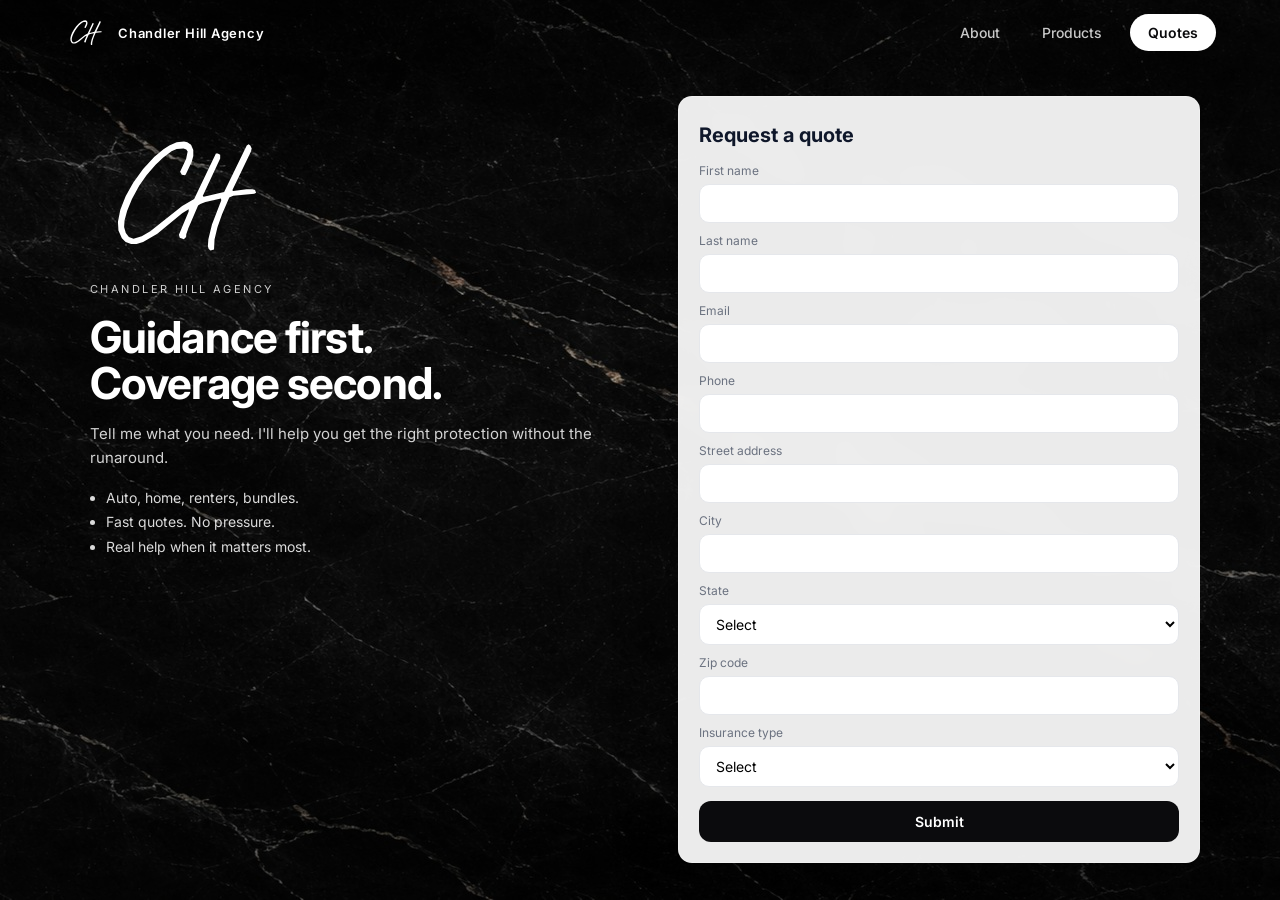
==== index.html @ 81c67272 "Add multi-section site with About, Products, and preserved quote funnel. Introduces sticky navigatio" ====
<!DOCTYPE html>
<html lang="en">
<head>
<meta charset="UTF-8">
<meta name="viewport" content="width=device-width, initial-scale=1.0">
<meta name="description" content="Chandler Hill Agency — personalized insurance guidance for auto, home, life, and specialty coverage. Get a fast quote with no pressure.">
<title>Chandler Hill Agency</title>

<link rel="preconnect" href="https://fonts.googleapis.com">
<link rel="preconnect" href="https://fonts.gstatic.com" crossorigin>
<link href="https://fonts.googleapis.com/css2?family=Inter:wght@400;500;600;700&display=swap" rel="stylesheet">
<link rel="stylesheet" href="style.css">

<link rel="icon" type="image/svg+xml" href="assets/ch-logo.svg">
<link rel="icon" type="image/png" sizes="32x32" href="assets/favicon-32.png">
<link rel="icon" type="image/png" sizes="16x16" href="assets/favicon-16.png">
<link rel="apple-touch-icon" sizes="180x180" href="assets/apple-touch-icon.png">
<link rel="mask-icon" href="assets/ch-logo.svg" color="#000000">

<meta property="og:title" content="Chandler Hill Agency">
<meta property="og:description" content="Guidance first. Coverage second.">
<meta property="og:type" content="website">
<meta property="og:url" content="https://chandlerhillagency.com/">
<meta property="og:image" content="assets/ch-og.png">
<meta property="og:image:width" content="1200">
<meta property="og:image:height" content="630">
<meta name="twitter:card" content="summary_large_image">
</head>

<body>
  <header class="site-header" id="siteHeader">
    <div class="header-inner">
      <a class="header-brand" href="#" aria-label="Chandler Hill Agency home">
        <img class="header-logo" src="assets/ch-logo.svg" alt="">
        <span class="header-brand-text">Chandler Hill Agency</span>
      </a>

      <nav class="header-nav" aria-label="Primary">
        <button type="button" class="nav-link" data-section="about">About</button>
        <button type="button" class="nav-link" data-section="products">Products</button>
        <button type="button" class="nav-link nav-link-cta is-active" data-section="quotes">Quotes</button>
      </nav>

      <button type="button" class="mobile-toggle" id="mobileToggle" aria-label="Open menu" aria-expanded="false" aria-controls="mobileNav">
        <span></span><span></span><span></span>
      </button>
    </div>

    <nav class="mobile-nav" id="mobileNav" aria-label="Mobile">
      <button type="button" class="nav-link" data-section="about">About</button>
      <button type="button" class="nav-link" data-section="products">Products</button>
      <button type="button" class="nav-link nav-link-cta is-active" data-section="quotes">Get a Quote</button>
    </nav>
  </header>

  <a href="#quotes" class="floating-cta" id="floatingCta">Get a Quote</a>

  <main class="site-main">
    <!-- ========== ABOUT ========== -->
    <section id="about" class="section-panel" data-panel="about" aria-hidden="true" aria-label="About Chandler Hill Agency">
      <div class="section-inner">
        <div class="section-hero reveal">
          <p class="eyebrow">About Us</p>
          <h1 class="section-title">Insurance Built Around People</h1>
        </div>

        <div class="about-intro reveal">
          <div class="about-photo-wrap">
            <img class="about-photo" src="assets/chandler-hill.png" alt="Chandler Hill, founder of Chandler Hill Agency" width="400" height="400">
          </div>
          <div class="about-intro-text">
            <p class="about-name">Chandler Hill</p>
            <p class="about-role">Licensed Producer</p>
            <p class="about-intro-lead">Personal guidance for auto, home, life, and specialty coverage—without the runaround.</p>
          </div>
        </div>

        <div class="about-grid">
          <div class="glass-panel about-copy reveal">
            <p>At Chandler Hill Agency, insurance is built around real people, not generic policies. We focus on helping individuals, families, and business owners protect what matters most with straightforward guidance, responsive service, and coverage tailored to real-life situations.</p>
            <p>We understand that insurance can feel complicated and impersonal. Our goal is to simplify the process, explain your options clearly, and help you make confident decisions without pressure or confusion. Whether you're insuring your first vehicle, protecting a home, adding specialty coverage, or planning long-term financial security through life insurance, we're here to help every step of the way.</p>
            <p>The agency is built on relationships, trust, and accessibility. We believe clients deserve an advisor who actually answers the phone, explains the details, and advocates for them when it matters most.</p>
          </div>

          <div class="about-cards">
            <article class="value-card reveal">
              <div class="value-icon" aria-hidden="true">
                <svg viewBox="0 0 24 24" fill="none" stroke="currentColor" stroke-width="1.5"><path d="M12 21s-7-4.5-7-10a4 4 0 0 1 7-2 4 4 0 0 1 7 2c0 5.5-7 10-7 10z"/></svg>
              </div>
              <h3>People First</h3>
              <p>Coverage recommendations shaped around your life, family, and goals—not one-size-fits-all templates.</p>
            </article>
            <article class="value-card reveal">
              <div class="value-icon" aria-hidden="true">
                <svg viewBox="0 0 24 24" fill="none" stroke="currentColor" stroke-width="1.5"><path d="M4 6h16M4 12h10M4 18h16"/></svg>
              </div>
              <h3>Clear Guidance</h3>
              <p>Plain-language explanations so you understand your options and can decide with confidence.</p>
            </article>
            <article class="value-card reveal">
              <div class="value-icon" aria-hidden="true">
                <svg viewBox="0 0 24 24" fill="none" stroke="currentColor" stroke-width="1.5"><path d="M22 16.92v3a2 2 0 0 1-2.18 2 19.79 19.79 0 0 1-8.63-3.07 19.5 19.5 0 0 1-6-6 19.79 19.79 0 0 1-3.07-8.67A2 2 0 0 1 4.11 2h3a2 2 0 0 1 2 1.72c.127.96.361 1.903.7 2.81a2 2 0 0 1-.45 2.11L8.09 9.91a16 16 0 0 0 6 6l1.27-1.27a2 2 0 0 1 2.11-.45c.907.339 1.85.573 2.81.7A2 2 0 0 1 22 16.92z"/></svg>
              </div>
              <h3>Responsive Service</h3>
              <p>Real support when it matters—quotes, changes, claims guidance, and advocacy you can reach.</p>
            </article>
          </div>
        </div>

        <div class="section-cta-row reveal">
          <p>Ready to explore coverage tailored to you?</p>
          <button type="button" class="btn-primary" data-goto-quotes>Request a Quote</button>
        </div>
      </div>
    </section>

    <!-- ========== PRODUCTS ========== -->
    <section id="products" class="section-panel" data-panel="products" aria-hidden="true" aria-label="Insurance products">
      <div class="section-inner">
        <div class="section-hero reveal">
          <p class="eyebrow">Products &amp; Services</p>
          <h2 class="section-title">Coverage for Every Chapter of Life</h2>
          <p class="section-lead">Personal, specialty, and life insurance solutions—with expert guidance on every policy.</p>
        </div>

        <div class="product-category reveal">
          <h3 class="category-title">Personal Insurance</h3>
          <div class="product-grid">
            <article class="product-card">
              <div class="product-icon" aria-hidden="true"><svg viewBox="0 0 24 24" fill="none" stroke="currentColor" stroke-width="1.5"><path d="M5 17h14l-1-7H6l-1 7zM7 10l1.5-4h7L17 10"/><circle cx="7.5" cy="17.5" r="1.5"/><circle cx="16.5" cy="17.5" r="1.5"/></svg></div>
              <h4>Auto Insurance</h4>
              <p>Reliable protection for your vehicles with options that fit how you drive and what you own.</p>
            </article>
            <article class="product-card">
              <div class="product-icon" aria-hidden="true"><svg viewBox="0 0 24 24" fill="none" stroke="currentColor" stroke-width="1.5"><path d="M3 11l9-8 9 8v9a2 2 0 0 1-2 2H5a2 2 0 0 1-2-2z"/><path d="M9 22V12h6v10"/></svg></div>
              <h4>Homeowners Insurance</h4>
              <p>Safeguard your home, belongings, and liability with coverage tailored to your property.</p>
            </article>
            <article class="product-card">
              <div class="product-icon" aria-hidden="true"><svg viewBox="0 0 24 24" fill="none" stroke="currentColor" stroke-width="1.5"><rect x="4" y="4" width="16" height="16" rx="2"/><path d="M9 20v-6h6v6"/></svg></div>
              <h4>Renters Insurance</h4>
              <p>Affordable protection for personal property and liability while you rent.</p>
            </article>
            <article class="product-card">
              <div class="product-icon" aria-hidden="true"><svg viewBox="0 0 24 24" fill="none" stroke="currentColor" stroke-width="1.5"><path d="M12 3v18M3 12h18"/><circle cx="12" cy="12" r="9"/></svg></div>
              <h4>Umbrella Insurance</h4>
              <p>Extra liability limits that extend protection beyond your primary policies.</p>
            </article>
            <article class="product-card">
              <div class="product-icon" aria-hidden="true"><svg viewBox="0 0 24 24" fill="none" stroke="currentColor" stroke-width="1.5"><circle cx="6" cy="17" r="2"/><circle cx="18" cy="17" r="2"/><path d="M4 17h2l2-8h8l2 8h2"/></svg></div>
              <h4>Motorcycle Insurance</h4>
              <p>Coverage built for riders—on the road, in storage, and everywhere in between.</p>
            </article>
            <article class="product-card">
              <div class="product-icon" aria-hidden="true"><svg viewBox="0 0 24 24" fill="none" stroke="currentColor" stroke-width="1.5"><rect x="2" y="8" width="20" height="10" rx="2"/><path d="M6 8V6a2 2 0 0 1 2-2h8a2 2 0 0 1 2 2v2"/></svg></div>
              <h4>RV &amp; Trailer Insurance</h4>
              <p>Protection for recreational vehicles and trailers at home and on the open road.</p>
            </article>
            <article class="product-card">
              <div class="product-icon" aria-hidden="true"><svg viewBox="0 0 24 24" fill="none" stroke="currentColor" stroke-width="1.5"><path d="M4 16l4-8h8l4 8"/><path d="M6 16h12"/></svg></div>
              <h4>ORV Insurance</h4>
              <p>Off-road vehicle coverage for ATVs, UTVs, and the adventures you take them on.</p>
            </article>
            <article class="product-card">
              <div class="product-icon" aria-hidden="true"><svg viewBox="0 0 24 24" fill="none" stroke="currentColor" stroke-width="1.5"><circle cx="8" cy="16" r="2"/><circle cx="16" cy="16" r="2"/><path d="M6 16h12l-1-6H7l-1 6z"/></svg></div>
              <h4>Golf Cart Insurance</h4>
              <p>Liability and physical damage options for golf carts and low-speed vehicles.</p>
            </article>
            <article class="product-card">
              <div class="product-icon" aria-hidden="true"><svg viewBox="0 0 24 24" fill="none" stroke="currentColor" stroke-width="1.5"><path d="M3 18h18M6 14l3-8h6l3 8"/><path d="M8 18v2M16 18v2"/></svg></div>
              <h4>Boat &amp; Watercraft Insurance</h4>
              <p>On-water and off-water protection for boats, personal watercraft, and equipment.</p>
            </article>
            <article class="product-card">
              <div class="product-icon" aria-hidden="true"><svg viewBox="0 0 24 24" fill="none" stroke="currentColor" stroke-width="1.5"><path d="M12 3c4 4 4 14 0 18-4-4-4-14 0-18z"/><path d="M4 12h16"/></svg></div>
              <h4>Flood Insurance</h4>
              <p>Separate flood coverage to protect property where standard homeowners policies may not.</p>
            </article>
            <article class="product-card product-card-link product-card-more" data-goto-quotes>
              <div class="product-icon" aria-hidden="true"><svg viewBox="0 0 24 24" fill="none" stroke="currentColor" stroke-width="1.5"><circle cx="12" cy="12" r="9"/><path d="M12 8v8M8 12h8"/></svg></div>
              <h4>&amp; More</h4>
              <p>Commercial, bonds, and additional coverage—tell us what you need and we'll find the right fit.</p>
            </article>
          </div>
        </div>

        <div class="product-category reveal">
          <h3 class="category-title">Specialty Coverage</h3>
          <div class="product-grid product-grid-compact">
            <article class="product-card">
              <div class="product-icon" aria-hidden="true"><svg viewBox="0 0 24 24" fill="none" stroke="currentColor" stroke-width="1.5"><path d="M12 2l3 7h7l-5.5 4 2 7L12 16l-6.5 4 2-7L2 9h7z"/></svg></div>
              <h4>Jewelry</h4>
              <p>Scheduled coverage for fine jewelry beyond standard personal property limits.</p>
            </article>
            <article class="product-card">
              <div class="product-icon" aria-hidden="true"><svg viewBox="0 0 24 24" fill="none" stroke="currentColor" stroke-width="1.5"><path d="M6 3h12l2 7-8 11L4 10l2-7z"/></svg></div>
              <h4>Furs</h4>
              <p>Specialized protection for fur garments and collections with proper valuation.</p>
            </article>
            <article class="product-card">
              <div class="product-icon" aria-hidden="true"><svg viewBox="0 0 24 24" fill="none" stroke="currentColor" stroke-width="1.5"><circle cx="12" cy="12" r="9"/><path d="M8 12h8M12 8v8"/></svg></div>
              <h4>Coins &amp; Collectibles</h4>
              <p>Coverage for rare coins, stamps, and collectible items with agreed values.</p>
            </article>
            <article class="product-card">
              <div class="product-icon" aria-hidden="true"><svg viewBox="0 0 24 24" fill="none" stroke="currentColor" stroke-width="1.5"><circle cx="12" cy="5" r="2"/><path d="M12 7v4l4 8H8l4-8V7"/></svg></div>
              <h4>Sporting Goods</h4>
              <p>Protection for high-value sports equipment, gear, and recreational assets.</p>
            </article>
            <article class="product-card">
              <div class="product-icon" aria-hidden="true"><svg viewBox="0 0 24 24" fill="none" stroke="currentColor" stroke-width="1.5"><rect x="3" y="8" width="18" height="12" rx="2"/><path d="M7 8V6a2 2 0 0 1 2-2h6a2 2 0 0 1 2 2v2"/></svg></div>
              <h4>Collector Items</h4>
              <p>Tailored schedules for antiques, memorabilia, and prized collections.</p>
            </article>
            <article class="product-card">
              <div class="product-icon" aria-hidden="true"><svg viewBox="0 0 24 24" fill="none" stroke="currentColor" stroke-width="1.5"><path d="M14.7 6.3a1 1 0 0 0 0 1.4l1.6 1.6a1 1 0 0 0 1.4 0l3.77-3.77a6 6 0 0 1-7.94 7.94l-6.91 6.91a2.12 2.12 0 0 1-3-3l6.91-6.91a6 6 0 0 1 7.94-7.94l-3.76 3.76z"/></svg></div>
              <h4>Tools</h4>
              <p>Coverage for professional or personal tools that exceed standard policy limits.</p>
            </article>
            <article class="product-card">
              <div class="product-icon" aria-hidden="true"><svg viewBox="0 0 24 24" fill="none" stroke="currentColor" stroke-width="1.5"><path d="M4 14h16M6 14V8a2 2 0 0 1 2-2h8a2 2 0 0 1 2 2v6"/><path d="M10 18h4"/></svg></div>
              <h4>Firearms</h4>
              <p>Scheduled firearm coverage with options for theft, loss, and liability needs.</p>
            </article>
            <article class="product-card">
              <div class="product-icon" aria-hidden="true"><svg viewBox="0 0 24 24" fill="none" stroke="currentColor" stroke-width="1.5"><path d="M14 2H6a2 2 0 0 0-2 2v16a2 2 0 0 0 2 2h12a2 2 0 0 0 2-2V8z"/><path d="M14 2v6h6M8 13h8M8 17h5"/></svg></div>
              <h4>SR-22 Filings</h4>
              <p>Certificate of financial responsibility filings when required by your state.</p>
            </article>
            <article class="product-card">
              <div class="product-icon" aria-hidden="true"><svg viewBox="0 0 24 24" fill="none" stroke="currentColor" stroke-width="1.5"><path d="M9 11l3 3L22 4"/><path d="M21 12v7a2 2 0 0 1-2 2H5a2 2 0 0 1-2-2V5a2 2 0 0 1 2-2h11"/></svg></div>
              <h4>Special Insurance Filings</h4>
              <p>Assistance with state-specific filings and compliance documentation you may need.</p>
            </article>
          </div>
        </div>

        <div class="product-category reveal" id="category-life">
          <h3 class="category-title">Life Insurance</h3>
          <div class="product-grid product-grid-compact">
            <article class="product-card">
              <div class="product-icon" aria-hidden="true"><svg viewBox="0 0 24 24" fill="none" stroke="currentColor" stroke-width="1.5"><path d="M12 3v18M3 12h18"/></svg></div>
              <h4>Term Life</h4>
              <p>Affordable coverage for a set period—ideal for mortgages, income, and growing families.</p>
            </article>
            <article class="product-card">
              <div class="product-icon" aria-hidden="true"><svg viewBox="0 0 24 24" fill="none" stroke="currentColor" stroke-width="1.5"><circle cx="12" cy="12" r="9"/><path d="M12 7v5l3 3"/></svg></div>
              <h4>Whole Life</h4>
              <p>Permanent protection with lifetime coverage and built-in cash value growth.</p>
            </article>
            <article class="product-card">
              <div class="product-icon" aria-hidden="true"><svg viewBox="0 0 24 24" fill="none" stroke="currentColor" stroke-width="1.5"><path d="M4 19h16M6 16l3-9 3 5 3-7 3 11"/></svg></div>
              <h4>Universal Life</h4>
              <p>Flexible permanent life insurance with adjustable premiums and death benefits.</p>
            </article>
            <article class="product-card">
              <div class="product-icon" aria-hidden="true"><svg viewBox="0 0 24 24" fill="none" stroke="currentColor" stroke-width="1.5"><path d="M12 21s-7-4.5-7-10a4 4 0 0 1 7-2 4 4 0 0 1 7 2c0 5.5-7 10-7 10z"/></svg></div>
              <h4>Final Expense</h4>
              <p>Simplified coverage designed to help families manage end-of-life expenses with dignity.</p>
            </article>
            <article class="product-card">
              <div class="product-icon" aria-hidden="true"><svg viewBox="0 0 24 24" fill="none" stroke="currentColor" stroke-width="1.5"><path d="M3 11l9-8 9 8v9a2 2 0 0 1-2 2H5a2 2 0 0 1-2-2z"/></svg></div>
              <h4>Mortgage Protection</h4>
              <p>Life coverage structured to help protect your home and loved ones from loan burden.</p>
            </article>
            <article class="product-card">
              <div class="product-icon" aria-hidden="true"><svg viewBox="0 0 24 24" fill="none" stroke="currentColor" stroke-width="1.5"><path d="M3 3v18h18"/><path d="M7 16l4-6 4 4 5-8"/></svg></div>
              <h4>Indexed Life Products</h4>
              <p>Growth-linked permanent life strategies for long-term protection and accumulation.</p>
            </article>
          </div>
        </div>

        <div class="premium-cta reveal">
          <h3>Protect What Matters Most</h3>
          <p>Get straightforward guidance and a fast quote—no pressure, no runaround.</p>
          <button type="button" class="btn-primary btn-primary-light" data-goto-quotes>Get a Quote</button>
        </div>
      </div>
    </section>

    <!-- ========== QUOTES (existing funnel) ========== -->
    <section id="quotes" class="section-panel section-quotes is-active" data-panel="quotes" aria-label="Request a quote">
      <div class="wrap">
        <div class="grid">
          <section class="left">
            <div class="brand">
              <img class="logo" src="assets/ch-logo.svg" alt="Chandler Hill">
              <div class="brandname">CHANDLER HILL AGENCY</div>
            </div>

            <h1>Guidance first.<br>Coverage second.</h1>

            <p class="sub">
              Tell me what you need. I'll help you get the right protection without the runaround.
            </p>

            <ul class="bullets">
              <li>Auto, home, renters, bundles.</li>
              <li>Fast quotes. No pressure.</li>
              <li>Real help when it matters most.</li>
            </ul>
          </section>

          <section class="right">
            <div id="formView">
              <h2>Request a quote</h2>

              <form id="leadForm">
                <label>First name</label>
                <input id="firstName" autocomplete="given-name" required>

                <label>Last name</label>
                <input id="lastName" autocomplete="family-name" required>

                <label>Email</label>
                <input id="email" type="email" autocomplete="email" required>

                <label>Phone</label>
                <input id="phone" autocomplete="tel" required>

                <label>Street address</label>
                <input id="street" autocomplete="street-address">

                <label>City</label>
                <input id="city" autocomplete="address-level2">

                <label>State</label>
                <select id="state">
                  <option value="">Select</option>
                  <option>AL</option><option>AK</option><option>AZ</option><option>AR</option><option>CA</option>
                  <option>CO</option><option>CT</option><option>DE</option><option>FL</option><option>GA</option>
                  <option>HI</option><option>ID</option><option>IL</option><option>IN</option><option>IA</option>
                  <option>KS</option><option>KY</option><option>LA</option><option>ME</option><option>MD</option>
                  <option>MA</option><option>MI</option><option>MN</option><option>MS</option><option>MO</option>
                  <option>MT</option><option>NE</option><option>NV</option><option>NH</option><option>NJ</option>
                  <option>NM</option><option>NY</option><option>NC</option><option>ND</option><option>OH</option>
                  <option>OK</option><option>OR</option><option>PA</option><option>RI</option><option>SC</option>
                  <option>SD</option><option>TN</option><option>TX</option><option>UT</option><option>VT</option>
                  <option>VA</option><option>WA</option><option>WV</option><option>WI</option><option>WY</option>
                </select>

                <label>Zip code</label>
                <input id="zip" autocomplete="postal-code">

                <label>Insurance type</label>
                <select id="type">
                  <option value="">Select</option>
                  <option value="Auto">Auto</option>
                  <option value="Home">Home</option>
                  <option value="Renters">Renters</option>
                  <option value="Bundle">Bundle</option>
                </select>

                <div id="carCountWrap" class="hidden">
                  <label>How many cars?</label>
                  <select id="carCount">
                    <option value="">Select</option>
                    <option>1</option><option>2</option><option>3</option><option>4</option><option>5+</option>
                  </select>
                </div>

                <button id="submitBtn" type="submit">Submit</button>
              </form>

              <div id="toast" class="toast hidden"></div>
            </div>

            <div id="thankYouView" class="hidden">
              <h2>Thank you<span id="tyName"></span>.</h2>
              <p class="sub">Got it. I'll review this and follow up shortly.</p>

              <button id="newRequestBtn" type="button">Submit another request</button>

              <div class="legal-block">
                <div class="legal-title">Privacy &amp; Data Protection</div>
                <div class="legal-text">
                  We collect only the information necessary to provide insurance quotes. Your data is never sold to third parties and is shared only with licensed insurance partners to fulfill your request. We use industry-standard safeguards to protect your information.
                </div>

                <div class="legal-title" style="margin-top:10px;">Terms of Service</div>
                <div class="legal-text">
                  By submitting this form, you agree to be contacted by phone, email, or text regarding insurance quotes and related services. Coverage availability and pricing are subject to carrier underwriting guidelines. Submitting this request does not bind coverage.
                </div>
              </div>
            </div>
          </section>
        </div>
      </div>
    </section>
  </main>

  <script src="main.js"></script>
  <script src="nav.js"></script>
</body>
</html>
---- style.css ----
:root{
  --card:#ffffff;
  --text:#0f172a;
  --muted:#6b7280;
  --border:#e5e7eb;
  --shadow: 0 20px 60px rgba(0,0,0,.35);
  --glass: rgba(255,255,255,.08);
  --glass-border: rgba(255,255,255,.18);
  --silver: #c8cdd4;
  --charcoal: #0b0b0d;
  --header-h: 72px;
}

*{box-sizing:border-box}
html{scroll-behavior:smooth}
html,body{min-height:100%}

body{
  margin:0;
  font-family:Inter,system-ui,-apple-system,Segoe UI,Roboto,Arial;
  color:var(--text);
  background:#000 url("assets/marble.jpg") center/cover no-repeat fixed;
  padding-top:var(--header-h);
}

body::before{
  content:"";
  position:fixed;
  inset:0;
  background:linear-gradient(180deg, rgba(0,0,0,.45) 0%, rgba(0,0,0,.25) 40%, rgba(0,0,0,.55) 100%);
  pointer-events:none;
  z-index:0;
}

/* ---------- HEADER ---------- */

.site-header{
  position:fixed;
  top:0;
  left:0;
  right:0;
  z-index:100;
  transition:background .35s ease, box-shadow .35s ease, border-color .35s ease;
  border-bottom:1px solid transparent;
}

.site-header.is-scrolled{
  background:rgba(8,8,10,.72);
  backdrop-filter:blur(16px);
  -webkit-backdrop-filter:blur(16px);
  border-bottom-color:rgba(255,255,255,.1);
  box-shadow:0 8px 32px rgba(0,0,0,.35);
}

.header-inner{
  width:min(1200px, 100%);
  margin:0 auto;
  padding:14px 24px;
  display:flex;
  align-items:center;
  justify-content:space-between;
  gap:16px;
  position:relative;
  z-index:2;
}

.header-brand{
  display:flex;
  align-items:center;
  gap:12px;
  text-decoration:none;
  color:#fff;
  transition:opacity .25s ease;
}

.header-brand:hover{opacity:.88}

.header-logo{
  width:42px;
  height:auto;
  display:block;
}

.header-brand-text{
  font-size:13px;
  font-weight:600;
  letter-spacing:.06em;
  white-space:nowrap;
}

.header-nav{
  display:flex;
  align-items:center;
  gap:6px;
}

.nav-link{
  appearance:none;
  border:0;
  background:transparent;
  color:rgba(255,255,255,.78);
  font-family:inherit;
  font-size:14px;
  font-weight:500;
  padding:10px 18px;
  border-radius:999px;
  cursor:pointer;
  transition:color .25s ease, background .25s ease, transform .2s ease, box-shadow .25s ease;
}

.nav-link:hover{
  color:#fff;
  background:rgba(255,255,255,.08);
  transform:translateY(-1px);
}

.nav-link.is-active{
  color:#fff;
  background:rgba(255,255,255,.12);
  box-shadow:inset 0 0 0 1px rgba(255,255,255,.14);
}

.nav-link-cta,
.nav-link.nav-link-cta{
  background:#fff;
  color:var(--charcoal);
  font-weight:600;
  margin-left:4px;
}

.nav-link-cta:hover,
.nav-link.nav-link-cta:hover{
  background:#f4f4f5;
  color:var(--charcoal);
  box-shadow:0 8px 24px rgba(0,0,0,.25);
}

.mobile-toggle{
  display:none;
  flex-direction:column;
  justify-content:center;
  gap:5px;
  width:44px;
  height:44px;
  padding:10px;
  border:1px solid rgba(255,255,255,.2);
  border-radius:10px;
  background:rgba(255,255,255,.06);
  cursor:pointer;
}

.mobile-toggle span{
  display:block;
  height:2px;
  background:#fff;
  border-radius:2px;
  transition:transform .25s ease, opacity .25s ease;
}

.mobile-nav{
  display:none;
  flex-direction:column;
  gap:6px;
  padding:0 24px 16px;
  position:relative;
  z-index:2;
}

.mobile-nav.is-open{display:flex}

.mobile-nav .nav-link{
  width:100%;
  text-align:left;
}

/* ---------- FLOATING CTA ---------- */

.floating-cta{
  position:fixed;
  bottom:24px;
  right:24px;
  z-index:90;
  padding:14px 22px;
  border-radius:999px;
  background:#fff;
  color:var(--charcoal);
  font-size:14px;
  font-weight:600;
  text-decoration:none;
  box-shadow:0 12px 40px rgba(0,0,0,.4), 0 0 0 1px rgba(255,255,255,.2);
  transition:transform .25s ease, box-shadow .25s ease, opacity .3s ease, visibility .3s ease;
}

.floating-cta:hover{
  transform:translateY(-2px);
  box-shadow:0 16px 48px rgba(0,0,0,.45);
}

.floating-cta.is-hidden{
  opacity:0;
  visibility:hidden;
  pointer-events:none;
  transform:translateY(8px);
}

/* ---------- MAIN / SECTIONS ---------- */

.site-main{
  position:relative;
  z-index:1;
}

.section-panel{
  display:none;
  animation:panelIn .45s ease forwards;
}

.section-panel.is-active{
  display:block;
}

@keyframes panelIn{
  from{opacity:0; transform:translateY(12px)}
  to{opacity:1; transform:translateY(0)}
}

.section-inner{
  width:min(1200px, 100%);
  margin:0 auto;
  padding:32px 24px 64px;
}

.section-hero{
  margin-bottom:32px;
}

.eyebrow{
  margin:0 0 10px;
  font-size:12px;
  font-weight:600;
  letter-spacing:.2em;
  text-transform:uppercase;
  color:rgba(255,255,255,.65);
}

.section-title{
  margin:0;
  font-size:clamp(32px, 5vw, 48px);
  line-height:1.08;
  letter-spacing:-.03em;
  color:#fff;
  max-width:720px;
}

.section-lead{
  margin:14px 0 0;
  max-width:640px;
  font-size:16px;
  line-height:1.65;
  color:rgba(255,255,255,.8);
}

/* ---------- ABOUT ---------- */

.about-intro{
  display:flex;
  align-items:center;
  gap:28px;
  margin-bottom:28px;
  padding:22px 24px;
  border-radius:16px;
  background:rgba(255,255,255,.06);
  border:1px solid rgba(255,255,255,.12);
  backdrop-filter:blur(12px);
  -webkit-backdrop-filter:blur(12px);
}

.about-photo-wrap{
  flex-shrink:0;
  width:168px;
  height:168px;
  aspect-ratio:1 / 1;
  border-radius:14px;
  overflow:hidden;
  box-shadow:0 16px 40px rgba(0,0,0,.35);
  border:2px solid rgba(255,255,255,.2);
  background:rgba(255,255,255,.06);
}

.about-photo{
  width:100%;
  height:100%;
  object-fit:cover;
  object-position:center center;
  display:block;
}

.about-intro-text{min-width:0}

.about-name{
  margin:0 0 4px;
  font-size:22px;
  font-weight:600;
  color:#fff;
  letter-spacing:-.02em;
}

.about-role{
  margin:0 0 12px;
  font-size:12px;
  font-weight:600;
  letter-spacing:.16em;
  text-transform:uppercase;
  color:rgba(255,255,255,.6);
}

.about-intro-lead{
  margin:0;
  max-width:520px;
  font-size:15px;
  line-height:1.65;
  color:rgba(255,255,255,.82);
}

.about-grid{
  display:grid;
  grid-template-columns:1.4fr 1fr;
  gap:20px;
  align-items:start;
}

.glass-panel{
  background:var(--glass);
  backdrop-filter:blur(14px);
  -webkit-backdrop-filter:blur(14px);
  border:1px solid var(--glass-border);
  border-radius:16px;
  padding:28px 30px;
  box-shadow:0 20px 50px rgba(0,0,0,.25);
}

.about-copy p{
  margin:0 0 16px;
  font-size:15px;
  line-height:1.75;
  color:rgba(255,255,255,.88);
}

.about-copy p:last-child{margin-bottom:0}

.about-cards{
  display:flex;
  flex-direction:column;
  gap:14px;
}

.value-card{
  background:rgba(255,255,255,.06);
  backdrop-filter:blur(12px);
  -webkit-backdrop-filter:blur(12px);
  border:1px solid rgba(255,255,255,.12);
  border-radius:14px;
  padding:20px 22px;
  transition:transform .3s ease, border-color .3s ease, box-shadow .3s ease;
}

.value-card:hover{
  transform:translateY(-3px);
  border-color:rgba(255,255,255,.22);
  box-shadow:0 12px 32px rgba(0,0,0,.28);
}

.value-icon{
  width:40px;
  height:40px;
  display:flex;
  align-items:center;
  justify-content:center;
  border-radius:10px;
  background:rgba(255,255,255,.1);
  margin-bottom:12px;
  color:#fff;
}

.value-icon svg{width:22px;height:22px}

.value-card h3{
  margin:0 0 8px;
  font-size:16px;
  color:#fff;
}

.value-card p{
  margin:0;
  font-size:14px;
  line-height:1.6;
  color:rgba(255,255,255,.78);
}

.section-cta-row{
  margin-top:36px;
  display:flex;
  flex-wrap:wrap;
  align-items:center;
  justify-content:space-between;
  gap:16px;
  padding:22px 26px;
  border-radius:14px;
  background:rgba(255,255,255,.06);
  border:1px solid rgba(255,255,255,.12);
}

.section-cta-row p{
  margin:0;
  font-size:15px;
  color:rgba(255,255,255,.85);
}

.btn-primary{
  appearance:none;
  border:0;
  border-radius:12px;
  padding:12px 22px;
  font-family:inherit;
  font-size:14px;
  font-weight:600;
  cursor:pointer;
  background:#fff;
  color:var(--charcoal);
  transition:transform .2s ease, box-shadow .25s ease, background .25s ease;
  white-space:nowrap;
}

.btn-primary:hover{
  transform:translateY(-1px);
  box-shadow:0 10px 28px rgba(0,0,0,.3);
  background:#f4f4f5;
}

.btn-primary-light{
  background:var(--charcoal);
  color:#fff;
}

.btn-primary-light:hover{
  background:#1a1a1e;
  color:#fff;
}

/* ---------- PRODUCTS ---------- */

.product-category{
  margin-bottom:40px;
}

.category-title{
  margin:0 0 18px;
  font-size:13px;
  font-weight:600;
  letter-spacing:.18em;
  text-transform:uppercase;
  color:rgba(255,255,255,.7);
  padding-bottom:12px;
  border-bottom:1px solid rgba(255,255,255,.12);
}

.product-grid{
  display:grid;
  grid-template-columns:repeat(auto-fill, minmax(240px, 1fr));
  gap:14px;
}

.product-grid-compact{
  grid-template-columns:repeat(auto-fill, minmax(220px, 1fr));
}

.product-card{
  background:rgba(255,255,255,.92);
  backdrop-filter:blur(10px);
  border:1px solid rgba(255,255,255,.35);
  border-radius:14px;
  padding:20px 20px 22px;
  transition:transform .3s ease, box-shadow .3s ease, border-color .3s ease;
}

.product-card:hover{
  transform:translateY(-4px);
  box-shadow:0 16px 40px rgba(0,0,0,.28), 0 0 0 1px rgba(255,255,255,.5);
  border-color:rgba(255,255,255,.6);
}

.product-icon{
  width:44px;
  height:44px;
  display:flex;
  align-items:center;
  justify-content:center;
  border-radius:11px;
  background:linear-gradient(145deg, #f4f4f5, #e8eaee);
  color:var(--charcoal);
  margin-bottom:14px;
  transition:background .3s ease, color .3s ease;
}

.product-card:hover .product-icon{
  background:var(--charcoal);
  color:#fff;
}

.product-icon svg{width:22px;height:22px}

.product-card h4{
  margin:0 0 8px;
  font-size:15px;
  color:var(--text);
}

.product-card p{
  margin:0;
  font-size:13px;
  line-height:1.55;
  color:var(--muted);
}

.product-card-link{
  cursor:pointer;
}

.product-card-more{
  background:linear-gradient(145deg, rgba(255,255,255,.96), rgba(244,244,245,.92));
  border-color:rgba(255,255,255,.5);
}

.product-card-more:hover .product-icon{
  background:var(--charcoal);
  color:#fff;
}

.premium-cta{
  text-align:center;
  padding:40px 32px;
  border-radius:18px;
  background:linear-gradient(135deg, rgba(255,255,255,.12), rgba(255,255,255,.04));
  border:1px solid rgba(255,255,255,.16);
  backdrop-filter:blur(14px);
  box-shadow:0 24px 60px rgba(0,0,0,.3);
}

.premium-cta h3{
  margin:0 0 10px;
  font-size:clamp(24px, 4vw, 32px);
  color:#fff;
  letter-spacing:-.02em;
}

.premium-cta p{
  margin:0 0 22px;
  color:rgba(255,255,255,.8);
  font-size:15px;
}

/* ---------- SCROLL REVEAL ---------- */

.reveal{
  opacity:0;
  transform:translateY(20px);
  transition:opacity .65s ease, transform .65s ease;
}

.reveal.is-visible{
  opacity:1;
  transform:translateY(0);
}

/* ---------- QUOTES FUNNEL (preserved) ---------- */

.section-quotes .wrap{
  min-height:calc(100vh - var(--header-h) - 24px);
  display:flex;
  align-items:center;
  justify-content:center;
  padding:24px;
}

.grid{
  width:min(1120px, 100%);
  display:grid;
  grid-template-columns:1.1fr 1fr;
  gap:24px;
  align-items:stretch;
}

.left{
  padding:22px 10px;
  color:#fff;
}

.brand{
  display:flex;
  flex-direction:column;
  gap:10px;
  margin-bottom:18px;
}

.logo{
  width:185px;
  height:auto;
  display:block;
}

.brandname{
  font-size:11px;
  letter-spacing:.22em;
  opacity:.8;
}

.section-quotes h1,
.left h1{
  font-size:44px;
  line-height:1.05;
  margin:14px 0 12px;
  letter-spacing:-.02em;
}

.left .sub{
  color:rgba(255,255,255,.82);
  max-width:520px;
  font-size:15px;
  line-height:1.6;
}

.bullets{
  margin:16px 0 0;
  padding-left:16px;
  color:rgba(255,255,255,.85);
  font-size:14px;
  line-height:1.75;
}

.right{
  background:rgba(255,255,255,.92);
  backdrop-filter:blur(10px);
  -webkit-backdrop-filter:blur(10px);
  border:1px solid rgba(255,255,255,.22);
  border-radius:14px;
  box-shadow:var(--shadow);
  padding:20px;
}

.right h2,
#formView h2,
#thankYouView h2{
  margin:6px 0 16px;
  font-size:20px;
  color:#0f172a;
}

label{
  display:block;
  font-size:12px;
  color:var(--muted);
  margin:10px 0 6px;
}

input,select{
  width:100%;
  padding:10px 12px;
  border:1px solid var(--border);
  border-radius:10px;
  font-size:14px;
  outline:none;
  background:#fff;
  font-family:inherit;
}

.right button,
#leadForm + button,
#formView button,
#thankYouView button{
  width:100%;
  margin-top:14px;
  padding:12px 14px;
  border:0;
  border-radius:12px;
  cursor:pointer;
  background:#0b0b0d;
  color:#fff;
  font-weight:600;
  font-size:14px;
  font-family:inherit;
  transition:opacity .2s ease;
}

.right button:disabled{opacity:.6;cursor:not-allowed}

.toast{
  margin-top:12px;
  padding:10px 12px;
  border-radius:10px;
  font-size:13px;
  background:#111827;
  color:#fff;
}

.hidden{display:none !important}

#thankYouView .sub{
  color:#0f172a;
  font-size:15px;
  line-height:1.6;
}

.legal-block{
  margin-top:14px;
  padding-top:12px;
  border-top:1px solid rgba(15,23,42,.12);
  font-size:12px;
  line-height:1.5;
  color:rgba(15,23,42,.72);
}

.legal-title{
  font-weight:600;
  color:rgba(15,23,42,.85);
  margin-bottom:4px;
}

.legal-text{
  color:rgba(15,23,42,.7);
}

/* ---------- RESPONSIVE ---------- */

@media (max-width:900px){
  :root{--header-h: 64px}

  .header-brand-text{display:none}

  .header-nav{display:none}

  .mobile-toggle{display:flex}

  .about-intro{
    flex-direction:column;
    text-align:center;
    align-items:center;
  }

  .about-photo-wrap{
    width:180px;
    height:180px;
  }

  .about-intro-lead{margin:0 auto}

  .about-grid{grid-template-columns:1fr}

  .about-cards{
    display:grid;
    grid-template-columns:1fr;
  }

  .grid{grid-template-columns:1fr}

  .section-quotes h1,
  .left h1{font-size:38px}

  .right{padding:18px}

  .section-inner{padding:24px 18px 48px}

  .floating-cta{
    bottom:16px;
    right:16px;
    padding:12px 18px;
    font-size:13px;
  }

  .section-cta-row{
    flex-direction:column;
    align-items:flex-start;
  }

  .btn-primary{width:100%;text-align:center}
}

@media (max-width:480px){
  .product-grid,
  .product-grid-compact{
    grid-template-columns:1fr;
  }

  .premium-cta{padding:28px 20px}
}

@media (prefers-reduced-motion: reduce){
  html{scroll-behavior:auto}

  .section-panel,
  .reveal,
  .nav-link,
  .floating-cta,
  .value-card,
  .product-card{
    animation:none;
    transition:none;
  }

  .reveal{opacity:1;transform:none}
}
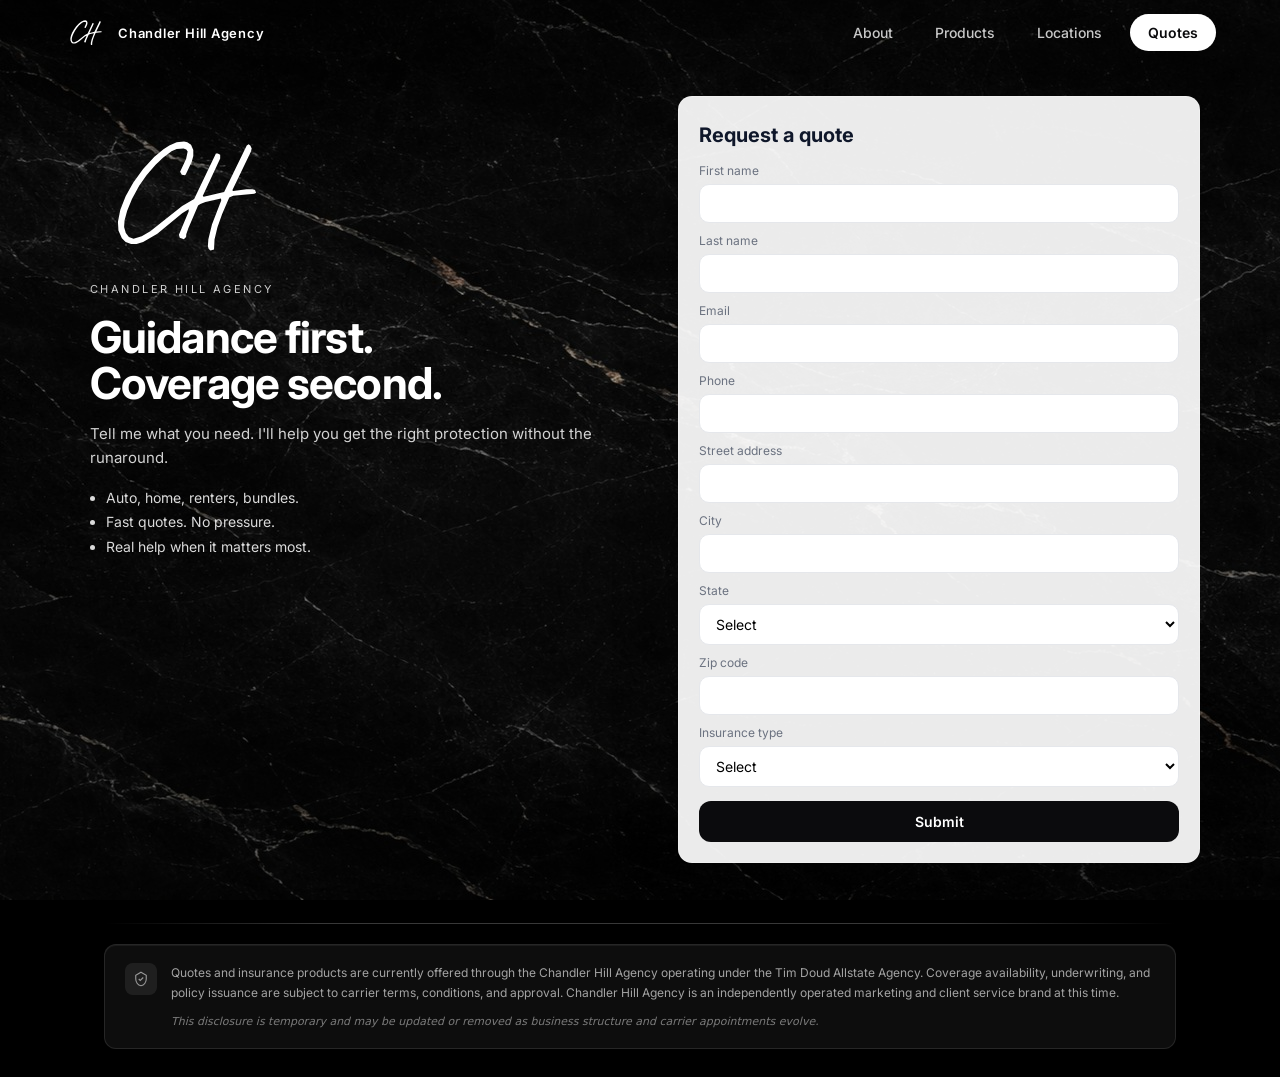
==== commit a4d0a040: "Add locations, contact, expanded quote funnel, and site-wide disclosure. Includes IN/MI state config" ====
--- a/index.html
+++ b/index.html
@@ -38,6 +38,7 @@
       <nav class="header-nav" aria-label="Primary">
         <button type="button" class="nav-link" data-section="about">About</button>
         <button type="button" class="nav-link" data-section="products">Products</button>
+        <button type="button" class="nav-link" data-section="locations">Locations</button>
         <button type="button" class="nav-link nav-link-cta is-active" data-section="quotes">Quotes</button>
       </nav>
 
@@ -49,6 +50,7 @@
     <nav class="mobile-nav" id="mobileNav" aria-label="Mobile">
       <button type="button" class="nav-link" data-section="about">About</button>
       <button type="button" class="nav-link" data-section="products">Products</button>
+      <button type="button" class="nav-link" data-section="locations">Locations</button>
       <button type="button" class="nav-link nav-link-cta is-active" data-section="quotes">Get a Quote</button>
     </nav>
   </header>
@@ -107,10 +109,45 @@
           </div>
         </div>
 
+        <div class="direct-contact reveal">
+          <div class="direct-contact-header">
+            <p class="eyebrow">Direct Contact</p>
+            <h2 class="subsection-title">Speak With Chandler Hill Agency</h2>
+            <p class="direct-contact-lead">Questions about coverage or ready to talk? Reach out directly—we're here to help.</p>
+          </div>
+          <div class="contact-grid">
+            <article class="contact-card">
+              <div class="contact-card-icon" aria-hidden="true">
+                <svg viewBox="0 0 24 24" fill="none" stroke="currentColor" stroke-width="1.5"><path d="M22 16.92v3a2 2 0 0 1-2.18 2 19.79 19.79 0 0 1-8.63-3.07 19.5 19.5 0 0 1-6-6 19.79 19.79 0 0 1-3.07-8.67A2 2 0 0 1 4.11 2h3a2 2 0 0 1 2 1.72c.127.96.361 1.903.7 2.81a2 2 0 0 1-.45 2.11L8.09 9.91a16 16 0 0 0 6 6l1.27-1.27a2 2 0 0 1 2.11-.45c.907.339 1.85.573 2.81.7A2 2 0 0 1 22 16.92z"/></svg>
+              </div>
+              <p class="contact-card-label">Primary Line</p>
+              <a class="contact-card-phone" href="tel:+15743090107">(574) 309-0107</a>
+              <div class="contact-card-actions">
+                <a class="btn-contact btn-contact-primary" href="tel:+15743090107">Call Now</a>
+                <a class="btn-contact btn-contact-secondary" href="tel:+15743090107">Speak With an Agent</a>
+              </div>
+            </article>
+            <article class="contact-card">
+              <div class="contact-card-icon" aria-hidden="true">
+                <svg viewBox="0 0 24 24" fill="none" stroke="currentColor" stroke-width="1.5"><path d="M22 16.92v3a2 2 0 0 1-2.18 2 19.79 19.79 0 0 1-8.63-3.07 19.5 19.5 0 0 1-6-6 19.79 19.79 0 0 1-3.07-8.67A2 2 0 0 1 4.11 2h3a2 2 0 0 1 2 1.72c.127.96.361 1.903.7 2.81a2 2 0 0 1-.45 2.11L8.09 9.91a16 16 0 0 0 6 6l1.27-1.27a2 2 0 0 1 2.11-.45c.907.339 1.85.573 2.81.7A2 2 0 0 1 22 16.92z"/></svg>
+              </div>
+              <p class="contact-card-label">Agency Line</p>
+              <a class="contact-card-phone" href="tel:+15744651495">(574) 465-1495</a>
+              <div class="contact-card-actions">
+                <a class="btn-contact btn-contact-primary" href="tel:+15744651495">Call Now</a>
+                <a class="btn-contact btn-contact-secondary" href="tel:+15744651495">Speak With an Agent</a>
+              </div>
+            </article>
+          </div>
+        </div>
+
         <div class="section-cta-row reveal">
           <p>Ready to explore coverage tailored to you?</p>
           <button type="button" class="btn-primary" data-goto-quotes>Request a Quote</button>
         </div>
+
+        <!-- TEMPORARY DISCLOSURE — REMOVE WHEN CHANDLER HILL AGENCY OPERATES UNDER ITS OWN APPOINTMENTS -->
+        <div data-temp-disclosure-mount></div>
       </div>
     </section>
 
@@ -276,6 +313,84 @@
           <p>Get straightforward guidance and a fast quote—no pressure, no runaround.</p>
           <button type="button" class="btn-primary btn-primary-light" data-goto-quotes>Get a Quote</button>
         </div>
+
+        <!-- TEMPORARY DISCLOSURE — REMOVE WHEN CHANDLER HILL AGENCY OPERATES UNDER ITS OWN APPOINTMENTS -->
+        <div data-temp-disclosure-mount></div>
+      </div>
+    </section>
+
+    <!-- ========== LOCATIONS ========== -->
+    <section id="locations" class="section-panel" data-panel="locations" aria-hidden="true" aria-label="Office locations">
+      <div class="section-inner">
+        <div class="section-hero reveal">
+          <p class="eyebrow">Locations</p>
+          <h2 class="section-title">Local Service. Personalized Protection.</h2>
+          <p class="section-lead">Chandler Hill Agency proudly serves clients throughout Northern Indiana with multiple convenient locations focused on personalized service, trusted coverage guidance, and responsive support.</p>
+        </div>
+
+        <div class="locations-grid">
+          <article class="location-card reveal">
+            <div class="location-card-header">
+              <div class="location-icon" aria-hidden="true">
+                <svg viewBox="0 0 24 24" fill="none" stroke="currentColor" stroke-width="1.5"><path d="M12 21s-7-4.5-7-10a4 4 0 0 1 7-2 4 4 0 0 1 7 2c0 5.5-7 10-7 10z"/><circle cx="12" cy="11" r="2.5"/></svg>
+              </div>
+              <h3 class="location-city">South Bend</h3>
+            </div>
+            <address class="location-address">
+              2039 E Ireland Rd<br>
+              South Bend, IN 46614
+            </address>
+            <a class="location-phone" href="tel:+15742326945">(574) 232-6945</a>
+            <div class="location-actions">
+              <a class="btn-location btn-location-primary" href="tel:+15742326945">Call Now</a>
+              <a class="btn-location btn-location-secondary" href="https://www.google.com/maps/search/?api=1&amp;query=2039+E+Ireland+Rd,+South+Bend,+IN+46614" target="_blank" rel="noopener noreferrer">Get Directions</a>
+            </div>
+          </article>
+
+          <article class="location-card reveal">
+            <div class="location-card-header">
+              <div class="location-icon" aria-hidden="true">
+                <svg viewBox="0 0 24 24" fill="none" stroke="currentColor" stroke-width="1.5"><path d="M12 21s-7-4.5-7-10a4 4 0 0 1 7-2 4 4 0 0 1 7 2c0 5.5-7 10-7 10z"/><circle cx="12" cy="11" r="2.5"/></svg>
+              </div>
+              <h3 class="location-city">Plymouth</h3>
+            </div>
+            <address class="location-address">
+              536 N Oak Dr<br>
+              Plymouth, IN 46563
+            </address>
+            <a class="location-phone" href="tel:+15749367157">(574) 936-7157</a>
+            <div class="location-actions">
+              <a class="btn-location btn-location-primary" href="tel:+15749367157">Call Now</a>
+              <a class="btn-location btn-location-secondary" href="https://www.google.com/maps/search/?api=1&amp;query=536+N+Oak+Dr,+Plymouth,+IN+46563" target="_blank" rel="noopener noreferrer">Get Directions</a>
+            </div>
+          </article>
+
+          <article class="location-card reveal">
+            <div class="location-card-header">
+              <div class="location-icon" aria-hidden="true">
+                <svg viewBox="0 0 24 24" fill="none" stroke="currentColor" stroke-width="1.5"><path d="M12 21s-7-4.5-7-10a4 4 0 0 1 7-2 4 4 0 0 1 7 2c0 5.5-7 10-7 10z"/><circle cx="12" cy="11" r="2.5"/></svg>
+              </div>
+              <h3 class="location-city">Goshen</h3>
+            </div>
+            <address class="location-address">
+              114 E Clinton St<br>
+              Goshen, IN 46528
+            </address>
+            <a class="location-phone" href="tel:+15745345696">(574) 534-5696</a>
+            <div class="location-actions">
+              <a class="btn-location btn-location-primary" href="tel:+15745345696">Call Now</a>
+              <a class="btn-location btn-location-secondary" href="https://www.google.com/maps/search/?api=1&amp;query=114+E+Clinton+St,+Goshen,+IN+46528" target="_blank" rel="noopener noreferrer">Get Directions</a>
+            </div>
+          </article>
+        </div>
+
+        <div class="section-cta-row reveal">
+          <p>Prefer to start online? Request a quote in minutes.</p>
+          <button type="button" class="btn-primary" data-goto-quotes>Get a Quote</button>
+        </div>
+
+        <!-- TEMPORARY DISCLOSURE — REMOVE WHEN CHANDLER HILL AGENCY OPERATES UNDER ITS OWN APPOINTMENTS -->
+        <div data-temp-disclosure-mount></div>
       </div>
     </section>
 
@@ -328,16 +443,7 @@
                 <label>State</label>
                 <select id="state">
                   <option value="">Select</option>
-                  <option>AL</option><option>AK</option><option>AZ</option><option>AR</option><option>CA</option>
-                  <option>CO</option><option>CT</option><option>DE</option><option>FL</option><option>GA</option>
-                  <option>HI</option><option>ID</option><option>IL</option><option>IN</option><option>IA</option>
-                  <option>KS</option><option>KY</option><option>LA</option><option>ME</option><option>MD</option>
-                  <option>MA</option><option>MI</option><option>MN</option><option>MS</option><option>MO</option>
-                  <option>MT</option><option>NE</option><option>NV</option><option>NH</option><option>NJ</option>
-                  <option>NM</option><option>NY</option><option>NC</option><option>ND</option><option>OH</option>
-                  <option>OK</option><option>OR</option><option>PA</option><option>RI</option><option>SC</option>
-                  <option>SD</option><option>TN</option><option>TX</option><option>UT</option><option>VT</option>
-                  <option>VA</option><option>WA</option><option>WV</option><option>WI</option><option>WY</option>
+                  <!-- Options populated from config/states.js -->
                 </select>
 
                 <label>Zip code</label>
@@ -346,10 +452,33 @@
                 <label>Insurance type</label>
                 <select id="type">
                   <option value="">Select</option>
-                  <option value="Auto">Auto</option>
-                  <option value="Home">Home</option>
-                  <option value="Renters">Renters</option>
-                  <option value="Bundle">Bundle</option>
+                  <optgroup label="Personal Insurance">
+                    <option value="Auto Insurance">Auto Insurance</option>
+                    <option value="Homeowners Insurance">Homeowners Insurance</option>
+                    <option value="Renters Insurance">Renters Insurance</option>
+                    <option value="Umbrella Insurance">Umbrella Insurance</option>
+                    <option value="Motorcycle Insurance">Motorcycle Insurance</option>
+                    <option value="RV &amp; Trailer Insurance">RV &amp; Trailer Insurance</option>
+                    <option value="ORV Insurance">ORV Insurance</option>
+                    <option value="Golf Cart Insurance">Golf Cart Insurance</option>
+                    <option value="Boat &amp; Watercraft Insurance">Boat &amp; Watercraft Insurance</option>
+                    <option value="Flood Insurance">Flood Insurance</option>
+                  </optgroup>
+                  <optgroup label="Specialty Coverage">
+                    <option value="Jewelry">Jewelry</option>
+                    <option value="Furs">Furs</option>
+                    <option value="Coins &amp; Collectibles">Coins &amp; Collectibles</option>
+                    <option value="Sporting Goods">Sporting Goods</option>
+                    <option value="Collector Items">Collector Items</option>
+                    <option value="Tools">Tools</option>
+                    <option value="Firearms">Firearms</option>
+                    <option value="SR-22 Filings">SR-22 Filings</option>
+                    <option value="Special Insurance Filings">Special Insurance Filings</option>
+                  </optgroup>
+                  <optgroup label="Life Insurance">
+                    <option value="Life Insurance">Life Insurance</option>
+                  </optgroup>
+                  <option value="Bundle">Bundle (Auto + Home)</option>
                 </select>
 
                 <div id="carCountWrap" class="hidden">
@@ -360,6 +489,34 @@
                   </select>
                 </div>
 
+                <div id="heardAboutWrap" class="hidden">
+                  <label>How did you hear about us?</label>
+                  <select id="heardAbout">
+                    <option value="">Select</option>
+                    <option value="Google or Search">Google or Search</option>
+                    <option value="Social Media">Social Media</option>
+                    <option value="Friend or Colleague">Friend or Colleague</option>
+                    <option value="Existing Client">Existing Client</option>
+                    <option value="Advertisement">Advertisement</option>
+                    <option value="Event or Community">Event or Community</option>
+                    <option value="Other">Other</option>
+                  </select>
+                </div>
+
+                <div id="referralWrap" class="hidden">
+                  <p class="form-incentive">
+                    <strong>Referral reward:</strong> These fields are optional—your quote will go through either way. If you include your referrer's phone, email, and address, you <em>and</em> the person who referred you may each receive a <strong>$25 Walmart or Speedway gift card</strong> (subject to program terms).
+                  </p>
+                  <label>Referrer's phone <span class="label-optional">(optional)</span></label>
+                  <input id="referrerPhone" type="tel" autocomplete="tel">
+
+                  <label>Referrer's email <span class="label-optional">(optional)</span></label>
+                  <input id="referrerEmail" type="email" autocomplete="email">
+
+                  <label>Referrer's address <span class="label-optional">(optional)</span></label>
+                  <input id="referrerAddress" autocomplete="street-address" placeholder="Street, city, state, zip">
+                </div>
+
                 <button id="submitBtn" type="submit">Submit</button>
               </form>
 
@@ -387,10 +544,18 @@
           </section>
         </div>
       </div>
+
+      <!-- TEMPORARY DISCLOSURE — REMOVE WHEN CHANDLER HILL AGENCY OPERATES UNDER ITS OWN APPOINTMENTS -->
+      <div class="quotes-disclosure-wrap">
+        <div data-temp-disclosure-mount></div>
+      </div>
     </section>
   </main>
 
+  <script src="config/states.js"></script>
   <script src="main.js"></script>
   <script src="nav.js"></script>
+  <!-- TEMPORARY DISCLOSURE — REMOVE WHEN CHANDLER HILL AGENCY OPERATES UNDER ITS OWN APPOINTMENTS -->
+  <script src="components/temp-disclosure/disclosure.js"></script>
 </body>
 </html>
--- a/style.css
+++ b/style.css
@@ -416,6 +416,253 @@
   color:rgba(255,255,255,.85);
 }
 
+.subsection-title{
+  margin:0 0 10px;
+  font-size:clamp(22px, 3.5vw, 28px);
+  line-height:1.15;
+  letter-spacing:-.02em;
+  color:#fff;
+}
+
+/* ---------- DIRECT CONTACT ---------- */
+
+.direct-contact{
+  margin-top:40px;
+}
+
+.direct-contact-header{
+  margin-bottom:20px;
+}
+
+.direct-contact-lead{
+  margin:0;
+  max-width:640px;
+  font-size:15px;
+  line-height:1.65;
+  color:rgba(255,255,255,.78);
+}
+
+.contact-grid{
+  display:grid;
+  grid-template-columns:repeat(2, 1fr);
+  gap:16px;
+}
+
+.contact-card{
+  padding:22px 22px 20px;
+  border-radius:14px;
+  background:rgba(255,255,255,.06);
+  border:1px solid rgba(255,255,255,.12);
+  backdrop-filter:blur(12px);
+  -webkit-backdrop-filter:blur(12px);
+  transition:transform .3s ease, border-color .3s ease, box-shadow .3s ease;
+}
+
+.contact-card:hover{
+  transform:translateY(-3px);
+  border-color:rgba(255,255,255,.22);
+  box-shadow:0 14px 36px rgba(0,0,0,.28), 0 0 24px rgba(255,255,255,.04);
+}
+
+.contact-card-icon{
+  width:40px;
+  height:40px;
+  display:flex;
+  align-items:center;
+  justify-content:center;
+  border-radius:10px;
+  background:rgba(255,255,255,.1);
+  color:#fff;
+  margin-bottom:14px;
+}
+
+.contact-card-icon svg{width:20px;height:20px}
+
+.contact-card-label{
+  margin:0 0 6px;
+  font-size:11px;
+  font-weight:600;
+  letter-spacing:.14em;
+  text-transform:uppercase;
+  color:rgba(255,255,255,.55);
+}
+
+.contact-card-phone{
+  display:block;
+  margin:0 0 16px;
+  font-size:20px;
+  font-weight:600;
+  color:#fff;
+  text-decoration:none;
+  letter-spacing:-.01em;
+  transition:opacity .2s ease;
+}
+
+.contact-card-phone:hover{opacity:.85}
+
+.contact-card-actions{
+  display:flex;
+  flex-wrap:wrap;
+  gap:8px;
+}
+
+.btn-contact{
+  display:inline-flex;
+  align-items:center;
+  justify-content:center;
+  padding:10px 14px;
+  border-radius:10px;
+  font-size:13px;
+  font-weight:600;
+  text-decoration:none;
+  transition:transform .2s ease, background .2s ease, box-shadow .2s ease;
+}
+
+.btn-contact:hover{transform:translateY(-1px)}
+
+.btn-contact-primary{
+  background:#fff;
+  color:var(--charcoal);
+}
+
+.btn-contact-primary:hover{
+  background:#f4f4f5;
+  box-shadow:0 8px 20px rgba(0,0,0,.25);
+}
+
+.btn-contact-secondary{
+  background:rgba(255,255,255,.08);
+  color:#fff;
+  border:1px solid rgba(255,255,255,.16);
+}
+
+.btn-contact-secondary:hover{
+  background:rgba(255,255,255,.14);
+}
+
+/* ---------- LOCATIONS ---------- */
+
+.locations-grid{
+  display:grid;
+  grid-template-columns:repeat(3, 1fr);
+  gap:16px;
+}
+
+.location-card{
+  display:flex;
+  flex-direction:column;
+  padding:24px 22px;
+  border-radius:16px;
+  background:rgba(255,255,255,.92);
+  border:1px solid rgba(255,255,255,.35);
+  backdrop-filter:blur(10px);
+  -webkit-backdrop-filter:blur(10px);
+  box-shadow:0 12px 36px rgba(0,0,0,.22);
+  transition:transform .3s ease, box-shadow .3s ease, border-color .3s ease;
+}
+
+.location-card:hover{
+  transform:translateY(-4px);
+  box-shadow:0 18px 48px rgba(0,0,0,.3), 0 0 28px rgba(255,255,255,.06);
+  border-color:rgba(255,255,255,.55);
+}
+
+.location-card-header{
+  display:flex;
+  align-items:center;
+  gap:12px;
+  margin-bottom:16px;
+}
+
+.location-icon{
+  width:44px;
+  height:44px;
+  flex-shrink:0;
+  display:flex;
+  align-items:center;
+  justify-content:center;
+  border-radius:11px;
+  background:linear-gradient(145deg, #f4f4f5, #e8eaee);
+  color:var(--charcoal);
+}
+
+.location-icon svg{width:22px;height:22px}
+
+.location-card:hover .location-icon{
+  background:var(--charcoal);
+  color:#fff;
+}
+
+.location-city{
+  margin:0;
+  font-size:18px;
+  font-weight:600;
+  color:var(--text);
+  letter-spacing:-.01em;
+}
+
+.location-address{
+  margin:0 0 14px;
+  font-style:normal;
+  font-size:14px;
+  line-height:1.6;
+  color:var(--muted);
+  flex:1;
+}
+
+.location-phone{
+  display:block;
+  margin-bottom:18px;
+  font-size:17px;
+  font-weight:600;
+  color:var(--text);
+  text-decoration:none;
+  transition:color .2s ease;
+}
+
+.location-phone:hover{color:#334155}
+
+.location-actions{
+  display:flex;
+  flex-wrap:wrap;
+  gap:8px;
+  margin-top:auto;
+}
+
+.btn-location{
+  display:inline-flex;
+  align-items:center;
+  justify-content:center;
+  padding:10px 14px;
+  border-radius:10px;
+  font-size:13px;
+  font-weight:600;
+  text-decoration:none;
+  transition:transform .2s ease, background .2s ease, box-shadow .2s ease;
+}
+
+.btn-location:hover{transform:translateY(-1px)}
+
+.btn-location-primary{
+  background:var(--charcoal);
+  color:#fff;
+}
+
+.btn-location-primary:hover{
+  background:#1a1a1e;
+  box-shadow:0 8px 20px rgba(0,0,0,.25);
+}
+
+.btn-location-secondary{
+  background:#f4f4f5;
+  color:var(--charcoal);
+  border:1px solid var(--border);
+}
+
+.btn-location-secondary:hover{
+  background:#fff;
+}
+
 .btn-primary{
   appearance:none;
   border:0;
@@ -580,6 +827,12 @@
   align-items:center;
   justify-content:center;
   padding:24px;
+}
+
+.quotes-disclosure-wrap{
+  width:min(1120px, 100%);
+  margin:0 auto;
+  padding:0 24px 28px;
 }
 
 .grid{
@@ -704,6 +957,25 @@
 
 .hidden{display:none !important}
 
+.form-incentive{
+  margin:4px 0 12px;
+  padding:12px 14px;
+  border-radius:10px;
+  font-size:12px;
+  line-height:1.55;
+  color:rgba(15,23,42,.78);
+  background:rgba(15,23,42,.04);
+  border:1px solid rgba(15,23,42,.1);
+}
+
+.form-incentive strong{color:rgba(15,23,42,.9)}
+
+.label-optional{
+  font-weight:400;
+  color:var(--muted);
+  font-size:11px;
+}
+
 #thankYouView .sub{
   color:#0f172a;
   font-size:15px;
@@ -731,12 +1003,18 @@
 
 /* ---------- RESPONSIVE ---------- */
 
+@media (max-width:1024px){
+  .locations-grid{grid-template-columns:1fr}
+}
+
 @media (max-width:900px){
   :root{--header-h: 64px}
 
   .header-brand-text{display:none}
 
   .header-nav{display:none}
+
+  .nav-link{padding:10px 14px;font-size:13px}
 
   .mobile-toggle{display:flex}
 
@@ -752,6 +1030,8 @@
   }
 
   .about-intro-lead{margin:0 auto}
+
+  .contact-grid{grid-template-columns:1fr}
 
   .about-grid{grid-template-columns:1fr}
 
@@ -784,6 +1064,13 @@
   .btn-primary{width:100%;text-align:center}
 }
 
+@media (max-width:720px){
+  .contact-card-actions{flex-direction:column}
+  .btn-contact{width:100%}
+  .location-actions{flex-direction:column}
+  .btn-location{width:100%}
+}
+
 @media (max-width:480px){
   .product-grid,
   .product-grid-compact{
@@ -791,6 +1078,8 @@
   }
 
   .premium-cta{padding:28px 20px}
+
+  .contact-card-phone{font-size:18px}
 }
 
 @media (prefers-reduced-motion: reduce){
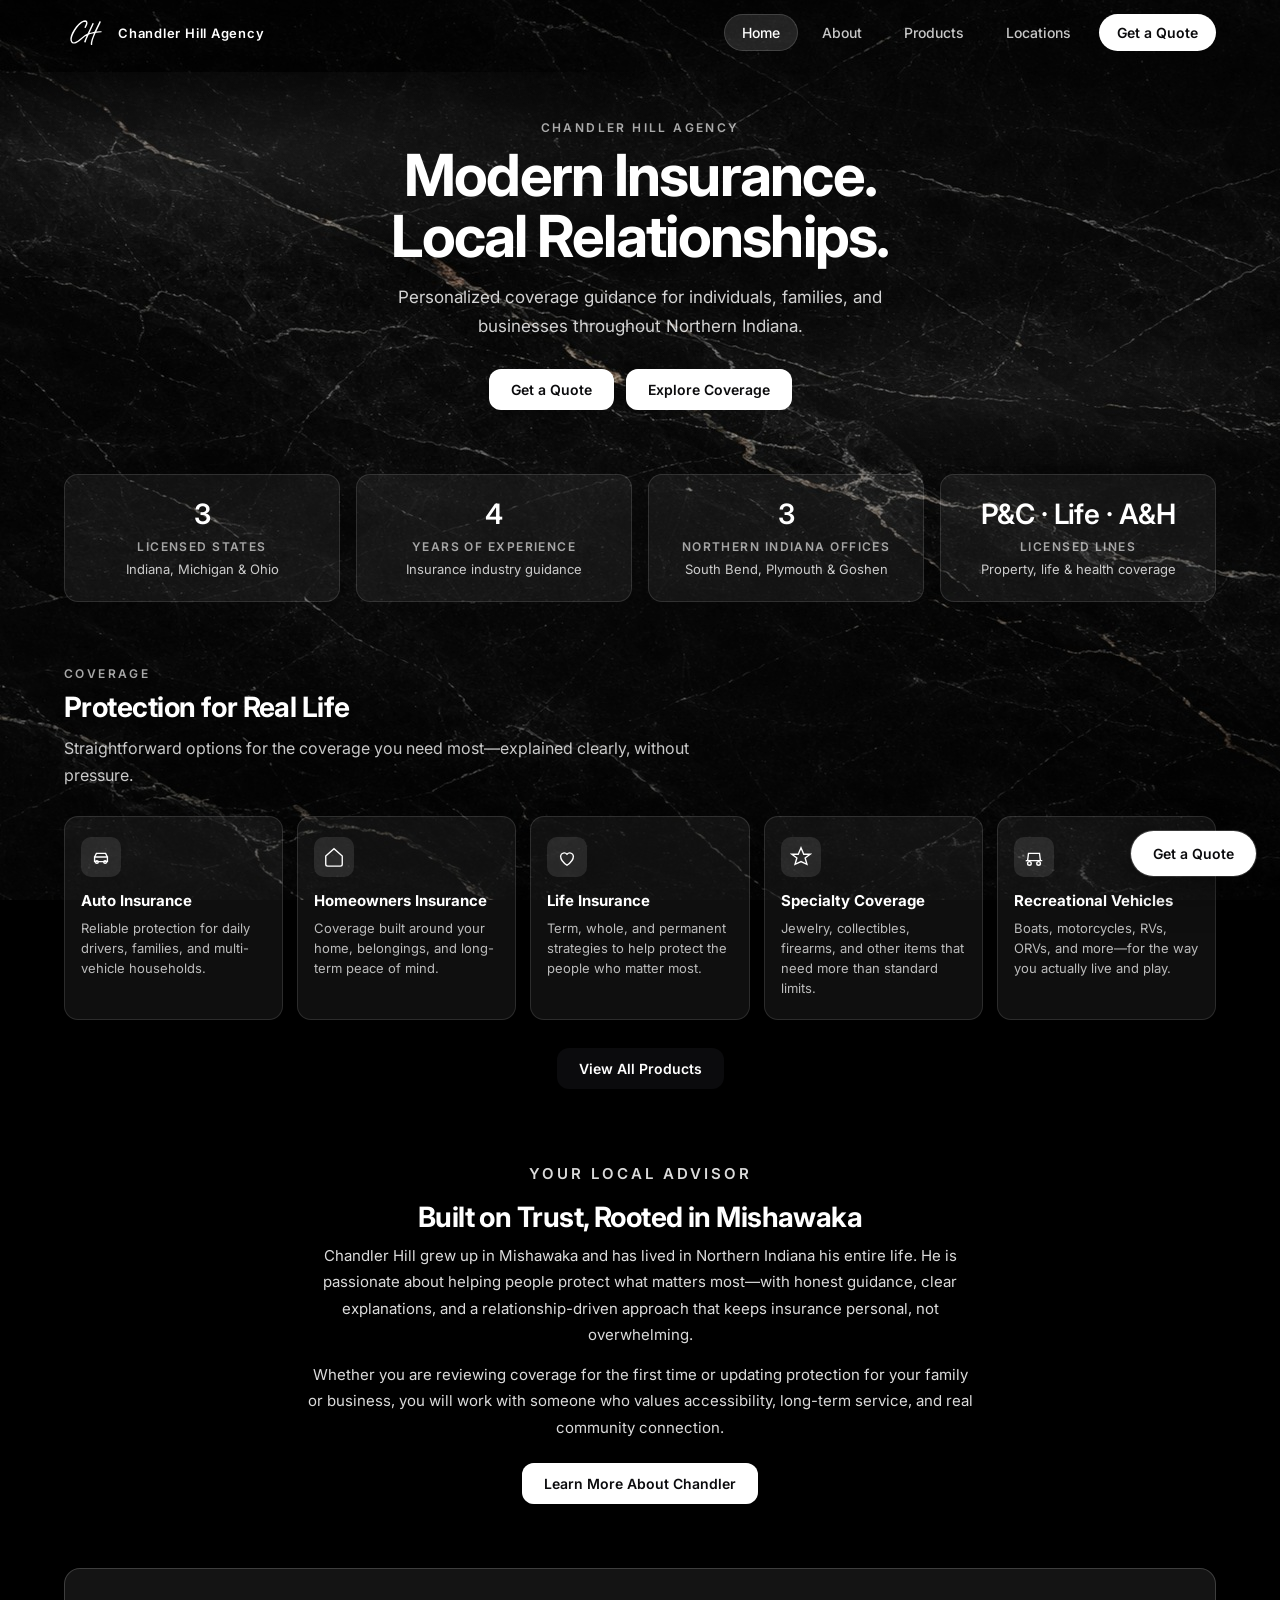
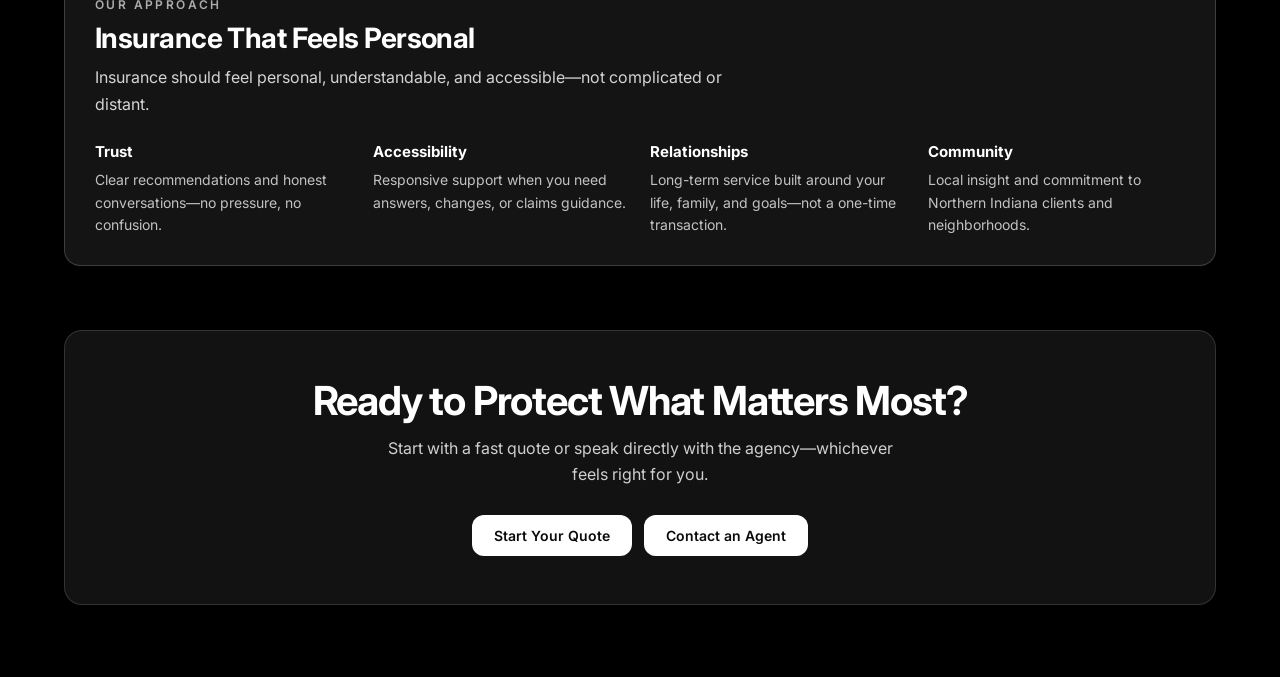
==== commit ddc915b4: "Add Home landing page and expand About gallery. Home is the default landing with trust, coverage, an" ====
--- a/index.html
+++ b/index.html
@@ -3,8 +3,8 @@
 <head>
 <meta charset="UTF-8">
 <meta name="viewport" content="width=device-width, initial-scale=1.0">
-<meta name="description" content="Chandler Hill Agency — personalized insurance guidance for auto, home, life, and specialty coverage. Get a fast quote with no pressure.">
-<title>Chandler Hill Agency</title>
+<meta name="description" content="Chandler Hill Agency — modern insurance with local relationships. Personalized coverage for Northern Indiana families and businesses.">
+<title>Chandler Hill Agency | Modern Insurance. Local Relationships.</title>
 
 <link rel="preconnect" href="https://fonts.googleapis.com">
 <link rel="preconnect" href="https://fonts.gstatic.com" crossorigin>
@@ -30,16 +30,17 @@
 <body>
   <header class="site-header" id="siteHeader">
     <div class="header-inner">
-      <a class="header-brand" href="#" aria-label="Chandler Hill Agency home">
+      <a class="header-brand" href="#home" aria-label="Chandler Hill Agency home">
         <img class="header-logo" src="assets/ch-logo.svg" alt="">
         <span class="header-brand-text">Chandler Hill Agency</span>
       </a>
 
       <nav class="header-nav" aria-label="Primary">
+        <button type="button" class="nav-link is-active" data-section="home">Home</button>
         <button type="button" class="nav-link" data-section="about">About</button>
         <button type="button" class="nav-link" data-section="products">Products</button>
         <button type="button" class="nav-link" data-section="locations">Locations</button>
-        <button type="button" class="nav-link nav-link-cta is-active" data-section="quotes">Quotes</button>
+        <button type="button" class="nav-link nav-link-cta" data-section="quotes">Get a Quote</button>
       </nav>
 
       <button type="button" class="mobile-toggle" id="mobileToggle" aria-label="Open menu" aria-expanded="false" aria-controls="mobileNav">
@@ -48,16 +49,157 @@
     </div>
 
     <nav class="mobile-nav" id="mobileNav" aria-label="Mobile">
+      <button type="button" class="nav-link is-active" data-section="home">Home</button>
       <button type="button" class="nav-link" data-section="about">About</button>
       <button type="button" class="nav-link" data-section="products">Products</button>
       <button type="button" class="nav-link" data-section="locations">Locations</button>
-      <button type="button" class="nav-link nav-link-cta is-active" data-section="quotes">Get a Quote</button>
+      <button type="button" class="nav-link nav-link-cta" data-section="quotes">Get a Quote</button>
     </nav>
   </header>
 
   <a href="#quotes" class="floating-cta" id="floatingCta">Get a Quote</a>
 
   <main class="site-main">
+    <!-- ========== HOME ========== -->
+    <section id="home" class="section-panel section-home is-active" data-panel="home" aria-label="Chandler Hill Agency home">
+      <div class="home-page">
+        <div class="home-hero reveal">
+          <div class="home-hero-inner">
+            <div class="home-hero-copy">
+              <p class="eyebrow">Chandler Hill Agency</p>
+              <h1 class="home-hero-title">Modern Insurance.<br>Local Relationships.</h1>
+              <p class="home-hero-lead">Personalized coverage guidance for individuals, families, and businesses throughout Northern Indiana.</p>
+              <div class="home-hero-actions">
+                <button type="button" class="btn-primary" data-goto-quotes>Get a Quote</button>
+                <button type="button" class="btn-primary btn-primary-outline" data-goto-section="products">Explore Coverage</button>
+              </div>
+            </div>
+          </div>
+        </div>
+
+        <section class="home-trust" aria-labelledby="home-trust-heading">
+          <div class="home-section-inner">
+            <h2 id="home-trust-heading" class="visually-hidden">Credentials and experience</h2>
+            <div class="home-trust-grid">
+              <article class="home-trust-card reveal">
+                <p class="home-trust-value">3</p>
+                <p class="home-trust-label">Licensed states</p>
+                <p class="home-trust-detail">Indiana, Michigan &amp; Ohio</p>
+              </article>
+              <article class="home-trust-card reveal">
+                <p class="home-trust-value">4</p>
+                <p class="home-trust-label">Years of experience</p>
+                <p class="home-trust-detail">Insurance industry guidance</p>
+              </article>
+              <article class="home-trust-card reveal">
+                <p class="home-trust-value">3</p>
+                <p class="home-trust-label">Northern Indiana offices</p>
+                <p class="home-trust-detail">South Bend, Plymouth &amp; Goshen</p>
+              </article>
+              <article class="home-trust-card reveal">
+                <p class="home-trust-value">P&amp;C · Life · A&amp;H</p>
+                <p class="home-trust-label">Licensed lines</p>
+                <p class="home-trust-detail">Property, life &amp; health coverage</p>
+              </article>
+            </div>
+          </div>
+        </section>
+
+        <section class="home-coverages" aria-labelledby="home-coverages-heading">
+          <div class="home-section-inner">
+            <div class="home-section-header reveal">
+              <p class="eyebrow">Coverage</p>
+              <h2 id="home-coverages-heading" class="subsection-title">Protection for Real Life</h2>
+              <p class="home-section-lead">Straightforward options for the coverage you need most—explained clearly, without pressure.</p>
+            </div>
+            <div class="home-coverage-grid">
+              <article class="home-coverage-card reveal">
+                <div class="home-coverage-icon" aria-hidden="true"><svg viewBox="0 0 24 24" fill="none" stroke="currentColor" stroke-width="1.5"><path d="M5 17h14v-5H5v5zM5 12l2-4h10l2 4"/><circle cx="7.5" cy="17.5" r="1.5"/><circle cx="16.5" cy="17.5" r="1.5"/></svg></div>
+                <h3>Auto Insurance</h3>
+                <p>Reliable protection for daily drivers, families, and multi-vehicle households.</p>
+              </article>
+              <article class="home-coverage-card reveal">
+                <div class="home-coverage-icon" aria-hidden="true"><svg viewBox="0 0 24 24" fill="none" stroke="currentColor" stroke-width="1.5"><path d="M3 11l9-8 9 8v9a2 2 0 0 1-2 2H5a2 2 0 0 1-2-2z"/></svg></div>
+                <h3>Homeowners Insurance</h3>
+                <p>Coverage built around your home, belongings, and long-term peace of mind.</p>
+              </article>
+              <article class="home-coverage-card reveal">
+                <div class="home-coverage-icon" aria-hidden="true"><svg viewBox="0 0 24 24" fill="none" stroke="currentColor" stroke-width="1.5"><path d="M12 21s-7-4.5-7-10a4 4 0 0 1 7-2 4 4 0 0 1 7 2c0 5.5-7 10-7 10z"/></svg></div>
+                <h3>Life Insurance</h3>
+                <p>Term, whole, and permanent strategies to help protect the people who matter most.</p>
+              </article>
+              <article class="home-coverage-card reveal">
+                <div class="home-coverage-icon" aria-hidden="true"><svg viewBox="0 0 24 24" fill="none" stroke="currentColor" stroke-width="1.5"><path d="M12 2l3 7h7l-5.5 4 2 7L12 17l-6.5 3 2-7L2 9h7z"/></svg></div>
+                <h3>Specialty Coverage</h3>
+                <p>Jewelry, collectibles, firearms, and other items that need more than standard limits.</p>
+              </article>
+              <article class="home-coverage-card reveal">
+                <div class="home-coverage-icon" aria-hidden="true"><svg viewBox="0 0 24 24" fill="none" stroke="currentColor" stroke-width="1.5"><path d="M3 16h18M5 16l1-8h12l1 8"/><circle cx="7" cy="19" r="2"/><circle cx="17" cy="19" r="2"/></svg></div>
+                <h3>Recreational Vehicles</h3>
+                <p>Boats, motorcycles, RVs, ORVs, and more—for the way you actually live and play.</p>
+              </article>
+            </div>
+            <div class="home-section-cta reveal">
+              <button type="button" class="btn-primary btn-primary-light" data-goto-section="products">View All Products</button>
+            </div>
+          </div>
+        </section>
+
+        <section class="home-about-preview" aria-labelledby="home-about-heading">
+          <div class="home-section-inner home-about-preview-copy-only">
+            <div class="home-about-preview-copy reveal">
+              <p class="eyebrow">Your local advisor</p>
+              <h2 id="home-about-heading" class="subsection-title">Built on Trust, Rooted in Mishawaka</h2>
+              <p>Chandler Hill grew up in Mishawaka and has lived in Northern Indiana his entire life. He is passionate about helping people protect what matters most—with honest guidance, clear explanations, and a relationship-driven approach that keeps insurance personal, not overwhelming.</p>
+              <p>Whether you are reviewing coverage for the first time or updating protection for your family or business, you will work with someone who values accessibility, long-term service, and real community connection.</p>
+              <button type="button" class="btn-primary btn-primary-outline" data-goto-section="about">Learn More About Chandler</button>
+            </div>
+          </div>
+        </section>
+
+        <section class="home-values" aria-labelledby="home-values-heading">
+          <div class="home-section-inner">
+            <div class="home-values-panel glass-panel reveal">
+              <p class="eyebrow">Our approach</p>
+              <h2 id="home-values-heading" class="subsection-title">Insurance That Feels Personal</h2>
+              <p class="home-values-lead">Insurance should feel personal, understandable, and accessible—not complicated or distant.</p>
+              <div class="home-values-grid">
+                <article class="home-value-item">
+                  <h3>Trust</h3>
+                  <p>Clear recommendations and honest conversations—no pressure, no confusion.</p>
+                </article>
+                <article class="home-value-item">
+                  <h3>Accessibility</h3>
+                  <p>Responsive support when you need answers, changes, or claims guidance.</p>
+                </article>
+                <article class="home-value-item">
+                  <h3>Relationships</h3>
+                  <p>Long-term service built around your life, family, and goals—not a one-time transaction.</p>
+                </article>
+                <article class="home-value-item">
+                  <h3>Community</h3>
+                  <p>Local insight and commitment to Northern Indiana clients and neighborhoods.</p>
+                </article>
+              </div>
+            </div>
+          </div>
+        </section>
+
+        <section class="home-final-cta" aria-labelledby="home-final-cta-heading">
+          <div class="home-section-inner">
+            <div class="home-final-cta-panel reveal">
+              <h2 id="home-final-cta-heading" class="home-final-cta-title">Ready to Protect What Matters Most?</h2>
+              <p class="home-final-cta-lead">Start with a fast quote or speak directly with the agency—whichever feels right for you.</p>
+              <div class="home-hero-actions">
+                <button type="button" class="btn-primary" data-goto-quotes>Start Your Quote</button>
+                <a class="btn-primary btn-primary-outline" href="tel:+15743090107">Contact an Agent</a>
+              </div>
+            </div>
+          </div>
+        </section>
+      </div>
+    </section>
+
     <!-- ========== ABOUT ========== -->
     <section id="about" class="section-panel" data-panel="about" aria-hidden="true" aria-label="About Chandler Hill Agency">
       <div class="section-inner">
@@ -108,6 +250,107 @@
             </article>
           </div>
         </div>
+
+
+        <div class="about-gallery reveal" aria-label="Photo gallery">
+          <figure class="about-gallery-item">
+            <div class="about-photo-wrap about-gallery-frame">
+              <img class="about-photo" src="assets/about-gallery-1.png" alt="Chandler Hill with family and friends in the community" width="168" height="168" loading="lazy">
+            </div>
+            <figcaption class="about-gallery-caption">Community &amp; family</figcaption>
+          </figure>
+          <figure class="about-gallery-item">
+            <div class="about-photo-wrap about-gallery-frame">
+              <img class="about-photo" src="assets/about-gallery-2.png" alt="Chandler Hill with his mother" width="168" height="168" loading="lazy">
+            </div>
+            <figcaption class="about-gallery-caption">Family first</figcaption>
+          </figure>
+          <figure class="about-gallery-item">
+            <div class="about-photo-wrap about-gallery-frame">
+              <img class="about-photo" src="assets/about-gallery-3.png" alt="Chandler Hill at a Notre Dame game in Northern Indiana" width="168" height="168" loading="lazy">
+            </div>
+            <figcaption class="about-gallery-caption">Rooted in Northern Indiana</figcaption>
+          </figure>
+          <figure class="about-gallery-item">
+            <div class="about-photo-wrap about-gallery-frame">
+              <img class="about-photo" src="assets/about-gallery-4.png" alt="Chandler Hill at an industry event" width="168" height="168" loading="lazy">
+            </div>
+            <figcaption class="about-gallery-caption">Industry &amp; community</figcaption>
+          </figure>
+          <figure class="about-gallery-item">
+            <div class="about-photo-wrap about-gallery-frame">
+              <img class="about-photo" src="assets/about-gallery-5.png" alt="Chandler Hill at a Notre Dame football game" width="168" height="168" loading="lazy">
+            </div>
+            <figcaption class="about-gallery-caption">Northern Indiana life</figcaption>
+          </figure>
+        </div>
+
+        <section class="about-bio reveal" aria-labelledby="about-bio-heading">
+          <div class="about-bio-header">
+            <p class="eyebrow">Meet Chandler</p>
+            <h2 id="about-bio-heading" class="subsection-title">Rooted in the Community</h2>
+            <p class="about-bio-subtitle">Local experience. Modern protection. Long-term vision.</p>
+          </div>
+
+          <div class="about-bio-grid">
+            <div class="glass-panel about-bio-copy reveal">
+              <p>Chandler Hill grew up in Mishawaka, Indiana and has lived in the area his entire life. He has a deep appreciation for Northern Indiana and the people who make this community strong—and he is passionate about helping individuals, families, and businesses protect what matters most. Trust, honesty, accessibility, and genuine service are not marketing phrases here; they are how he works every day.</p>
+
+              <p>With four years of insurance industry experience—including nearly two years with the Tim Doud Agency—Chandler focuses on explaining coverage in plain language so clients can make confident decisions. His goal is simple: make insurance feel less confusing and more personal, with guidance that respects your time and your situation.</p>
+
+              <p>Outside of client work, Chandler stays engaged with technology, music and audio production, business development, and personal growth. Those interests keep him curious and adaptable—but his priority remains the same: building real relationships and helping people navigate protection with clarity.</p>
+
+              <p>He considers himself fortunate to have many great friends in his life, and family remains central to who he is. His closest family includes his mother, grandfather, brother, aunt, uncles, nieces, nephews, and cousins. Loyalty, community, and long-term connection shape how he approaches both life and business.</p>
+
+              <p>Looking ahead, Chandler plans to keep growing within the insurance industry while staying committed to Northern Indiana. He wants to build a modern, relationship-driven experience—combining personal service with practical tools—so clients can reach him, understand their coverage, and feel supported for the long term.</p>
+            </div>
+
+            <aside class="about-bio-aside reveal">
+              <div class="about-stats">
+                <article class="about-stat-card">
+                  <p class="about-stat-value">4</p>
+                  <p class="about-stat-label">Years in insurance</p>
+                </article>
+                <article class="about-stat-card">
+                  <p class="about-stat-value">2</p>
+                  <p class="about-stat-label">Years with Tim Doud Agency</p>
+                </article>
+                <article class="about-stat-card">
+                  <p class="about-stat-value">3</p>
+                  <p class="about-stat-label">Licensed states</p>
+                </article>
+              </div>
+
+              <div class="glass-panel about-credentials">
+                <h3 class="about-credentials-title">Licenses &amp; credentials</h3>
+                <ul class="about-credential-list">
+                  <li><span class="about-credential-label">States</span> Indiana, Michigan, Ohio</li>
+                  <li><span class="about-credential-label">Lines</span> Property &amp; Casualty, Life, Accident &amp; Health</li>
+                  <li><span class="about-credential-label">Technical</span> Certified Cybersecurity Technician, CompTIA Security+</li>
+                </ul>
+                <p class="about-credentials-note">A security-minded approach supports careful review, clear communication, and modern client service—without losing the personal side of insurance.</p>
+              </div>
+
+              <div class="about-timeline glass-panel">
+                <h3 class="about-credentials-title">Experience</h3>
+                <ol class="about-timeline-list">
+                  <li>
+                    <span class="about-timeline-year">Present</span>
+                    <span class="about-timeline-text">Licensed producer focused on clear, relationship-driven coverage guidance.</span>
+                  </li>
+                  <li>
+                    <span class="about-timeline-year">~2 yrs</span>
+                    <span class="about-timeline-text">Tim Doud Agency — client service, quotes, and coverage education.</span>
+                  </li>
+                  <li>
+                    <span class="about-timeline-year">4 yrs</span>
+                    <span class="about-timeline-text">Insurance industry experience across personal and specialty needs.</span>
+                  </li>
+                </ol>
+              </div>
+            </aside>
+          </div>
+        </section>
 
         <div class="direct-contact reveal">
           <div class="direct-contact-header">
@@ -395,7 +638,7 @@
     </section>
 
     <!-- ========== QUOTES (existing funnel) ========== -->
-    <section id="quotes" class="section-panel section-quotes is-active" data-panel="quotes" aria-label="Request a quote">
+    <section id="quotes" class="section-panel section-quotes" data-panel="quotes" aria-hidden="true" aria-label="Request a quote">
       <div class="wrap">
         <div class="grid">
           <section class="left">
--- a/style.css
+++ b/style.css
@@ -260,6 +260,359 @@
   color:rgba(255,255,255,.8);
 }
 
+/* ---------- UTILITIES ---------- */
+
+.visually-hidden{
+  position:absolute;
+  width:1px;
+  height:1px;
+  padding:0;
+  margin:-1px;
+  overflow:hidden;
+  clip:rect(0,0,0,0);
+  white-space:nowrap;
+  border:0;
+}
+
+.btn-primary-outline{
+  background:transparent;
+  color:#fff;
+  box-shadow:inset 0 0 0 1px rgba(255,255,255,.35);
+}
+
+.btn-primary-outline:hover{
+  background:rgba(255,255,255,.1);
+  color:#fff;
+}
+
+a.btn-primary{
+  display:inline-block;
+  text-decoration:none;
+  text-align:center;
+}
+
+/* ---------- HOME ---------- */
+
+.section-home .home-page{
+  width:100%;
+}
+
+.home-section-inner{
+  width:min(1200px, 100%);
+  margin:0 auto;
+  padding:0 24px;
+}
+
+.home-hero{
+  position:relative;
+  padding:48px 24px 56px;
+  overflow:hidden;
+}
+
+.home-hero::before{
+  content:"";
+  position:absolute;
+  inset:0;
+  background:
+    radial-gradient(ellipse 80% 60% at 20% 20%, rgba(255,255,255,.08), transparent 55%),
+    radial-gradient(ellipse 70% 50% at 80% 80%, rgba(255,255,255,.05), transparent 50%);
+  pointer-events:none;
+  animation:homeHeroGlow 12s ease-in-out infinite alternate;
+}
+
+@keyframes homeHeroGlow{
+  from{opacity:.7; transform:scale(1)}
+  to{opacity:1; transform:scale(1.03)}
+}
+
+.home-hero-inner{
+  position:relative;
+  z-index:1;
+  width:min(820px, 100%);
+  margin:0 auto;
+  text-align:center;
+}
+
+.home-hero-inner .home-hero-lead{
+  margin-left:auto;
+  margin-right:auto;
+}
+
+.home-hero-inner .home-hero-actions{
+  justify-content:center;
+}
+
+.home-hero-copy{
+  display:flex;
+  flex-direction:column;
+  align-items:center;
+  width:100%;
+}
+
+.home-hero-title{
+  margin:0 auto 16px;
+  font-size:clamp(36px, 6vw, 58px);
+  line-height:1.05;
+  letter-spacing:-.03em;
+  color:#fff;
+  max-width:640px;
+  width:100%;
+  text-align:center;
+}
+
+.home-hero-lead{
+  margin:0 0 28px;
+  max-width:540px;
+  font-size:17px;
+  line-height:1.7;
+  color:rgba(255,255,255,.82);
+}
+
+.home-hero-actions{
+  display:flex;
+  flex-wrap:wrap;
+  gap:12px;
+}
+
+.home-hero-portrait-wrap{
+  width:min(320px, 100%);
+  margin:0 auto;
+  aspect-ratio:1 / 1;
+  border-radius:20px;
+  overflow:hidden;
+  border:2px solid rgba(255,255,255,.22);
+  box-shadow:0 28px 64px rgba(0,0,0,.45);
+  background:rgba(255,255,255,.06);
+  backdrop-filter:blur(8px);
+  -webkit-backdrop-filter:blur(8px);
+}
+
+.home-hero-portrait{
+  width:100%;
+  height:100%;
+  object-fit:cover;
+  object-position:center top;
+  display:block;
+}
+
+.home-trust{
+  padding:8px 0 48px;
+}
+
+.home-trust-grid{
+  display:grid;
+  grid-template-columns:repeat(4, 1fr);
+  gap:16px;
+}
+
+.home-trust-card{
+  background:rgba(255,255,255,.06);
+  border:1px solid rgba(255,255,255,.12);
+  border-radius:14px;
+  padding:22px 18px;
+  text-align:center;
+  backdrop-filter:blur(12px);
+  -webkit-backdrop-filter:blur(12px);
+  transition:transform .3s ease, border-color .3s ease, box-shadow .3s ease;
+}
+
+.home-trust-card:hover{
+  transform:translateY(-3px);
+  border-color:rgba(255,255,255,.24);
+  box-shadow:0 16px 40px rgba(0,0,0,.28);
+}
+
+.home-trust-value{
+  margin:0 0 8px;
+  font-size:clamp(22px, 3vw, 28px);
+  font-weight:600;
+  color:#fff;
+  letter-spacing:-.02em;
+}
+
+.home-trust-label{
+  margin:0 0 6px;
+  font-size:12px;
+  font-weight:600;
+  letter-spacing:.12em;
+  text-transform:uppercase;
+  color:rgba(255,255,255,.62);
+}
+
+.home-trust-detail{
+  margin:0;
+  font-size:13px;
+  line-height:1.5;
+  color:rgba(255,255,255,.78);
+}
+
+.home-coverages{
+  padding:16px 0 56px;
+}
+
+.home-section-header{
+  max-width:640px;
+  margin-bottom:28px;
+}
+
+.home-section-lead{
+  margin:12px 0 0;
+  font-size:16px;
+  line-height:1.65;
+  color:rgba(255,255,255,.78);
+}
+
+.home-coverage-grid{
+  display:grid;
+  grid-template-columns:repeat(5, 1fr);
+  gap:14px;
+}
+
+.home-coverage-card{
+  background:rgba(255,255,255,.06);
+  border:1px solid rgba(255,255,255,.12);
+  border-radius:14px;
+  padding:20px 16px;
+  backdrop-filter:blur(12px);
+  -webkit-backdrop-filter:blur(12px);
+  transition:transform .3s ease, border-color .3s ease, box-shadow .3s ease;
+}
+
+.home-coverage-card:hover{
+  transform:translateY(-4px);
+  border-color:rgba(255,255,255,.22);
+  box-shadow:0 14px 36px rgba(0,0,0,.3);
+}
+
+.home-coverage-icon{
+  width:40px;
+  height:40px;
+  display:flex;
+  align-items:center;
+  justify-content:center;
+  border-radius:10px;
+  background:rgba(255,255,255,.1);
+  margin-bottom:14px;
+  color:#fff;
+}
+
+.home-coverage-icon svg{
+  width:22px;
+  height:22px;
+}
+
+.home-coverage-card h3{
+  margin:0 0 8px;
+  font-size:15px;
+  color:#fff;
+}
+
+.home-coverage-card p{
+  margin:0;
+  font-size:13px;
+  line-height:1.55;
+  color:rgba(255,255,255,.72);
+}
+
+.home-section-cta{
+  margin-top:28px;
+  text-align:center;
+}
+
+.home-about-preview{
+  padding:16px 0 56px;
+}
+
+.home-about-preview-copy-only{
+  max-width:720px;
+  margin:0 auto;
+}
+
+.home-about-preview-copy-only .home-about-preview-copy{
+  text-align:center;
+}
+
+.home-about-preview-copy p{
+  margin:0 0 14px;
+  font-size:15px;
+  line-height:1.75;
+  color:rgba(255,255,255,.86);
+}
+
+.home-about-preview-copy .btn-primary-outline{
+  margin-top:8px;
+}
+
+.home-values{
+  padding:8px 0 56px;
+}
+
+.home-values-panel{
+  padding:32px 34px;
+}
+
+.home-values-lead{
+  margin:0 0 24px;
+  max-width:640px;
+  font-size:16px;
+  line-height:1.7;
+  color:rgba(255,255,255,.82);
+}
+
+.home-values-grid{
+  display:grid;
+  grid-template-columns:repeat(4, 1fr);
+  gap:20px;
+}
+
+.home-value-item h3{
+  margin:0 0 8px;
+  font-size:15px;
+  color:#fff;
+}
+
+.home-value-item p{
+  margin:0;
+  font-size:14px;
+  line-height:1.6;
+  color:rgba(255,255,255,.74);
+}
+
+.home-final-cta{
+  padding:8px 0 72px;
+}
+
+.home-final-cta-panel{
+  text-align:center;
+  padding:48px 32px;
+  border-radius:18px;
+  background:rgba(255,255,255,.07);
+  border:1px solid rgba(255,255,255,.14);
+  backdrop-filter:blur(14px);
+  -webkit-backdrop-filter:blur(14px);
+  box-shadow:0 24px 60px rgba(0,0,0,.32);
+}
+
+.home-final-cta-title{
+  margin:0 0 12px;
+  font-size:clamp(28px, 4.5vw, 40px);
+  line-height:1.1;
+  letter-spacing:-.03em;
+  color:#fff;
+}
+
+.home-final-cta-lead{
+  margin:0 auto 28px;
+  max-width:520px;
+  font-size:16px;
+  line-height:1.65;
+  color:rgba(255,255,255,.8);
+}
+
+.home-final-cta-panel .home-hero-actions{
+  justify-content:center;
+}
+
 /* ---------- ABOUT ---------- */
 
 .about-intro{
@@ -352,6 +705,235 @@
   display:flex;
   flex-direction:column;
   gap:14px;
+}
+
+.about-gallery{
+  display:flex;
+  justify-content:center;
+  flex-wrap:wrap;
+  gap:24px;
+  margin:32px 0 40px;
+  padding:28px 24px;
+  border-radius:16px;
+  background:rgba(255,255,255,.05);
+  border:1px solid rgba(255,255,255,.1);
+  backdrop-filter:blur(12px);
+  -webkit-backdrop-filter:blur(12px);
+}
+
+.about-gallery-item{
+  margin:0;
+  display:flex;
+  flex-direction:column;
+  align-items:center;
+  gap:12px;
+  transition:transform .35s ease;
+}
+
+.about-gallery-item:hover{
+  transform:translateY(-4px);
+}
+
+.about-gallery-frame{
+  width:168px;
+  height:168px;
+  aspect-ratio:1 / 1;
+  flex-shrink:0;
+  transition:box-shadow .35s ease, border-color .35s ease;
+}
+
+.about-gallery-item:hover .about-gallery-frame{
+  box-shadow:0 20px 48px rgba(0,0,0,.42);
+  border-color:rgba(255,255,255,.32);
+}
+
+.about-gallery-caption{
+  margin:0;
+  font-size:12px;
+  font-weight:600;
+  letter-spacing:.12em;
+  text-transform:uppercase;
+  color:rgba(255,255,255,.62);
+}
+
+.about-bio{
+  margin-bottom:40px;
+}
+
+.about-bio-header{
+  text-align:center;
+  max-width:720px;
+  margin:0 auto 28px;
+}
+
+.about-bio-subtitle{
+  margin:10px 0 0;
+  font-size:16px;
+  line-height:1.6;
+  color:rgba(255,255,255,.72);
+}
+
+.about-quote{
+  max-width:820px;
+  margin:0 auto 28px;
+  padding:24px 28px;
+  text-align:center;
+  border-left:3px solid rgba(255,255,255,.25);
+}
+
+.about-quote p{
+  margin:0 0 12px;
+  font-size:18px;
+  line-height:1.65;
+  font-weight:500;
+  color:rgba(255,255,255,.92);
+  font-style:italic;
+}
+
+.about-quote footer{
+  font-size:13px;
+  letter-spacing:.14em;
+  text-transform:uppercase;
+  color:rgba(255,255,255,.55);
+}
+
+.about-bio-grid{
+  display:grid;
+  grid-template-columns:1.35fr .85fr;
+  gap:20px;
+  align-items:start;
+}
+
+.about-bio-copy p{
+  margin:0 0 16px;
+  font-size:15px;
+  line-height:1.8;
+  color:rgba(255,255,255,.88);
+}
+
+.about-bio-copy p:last-child{margin-bottom:0}
+
+.about-bio-aside{
+  display:flex;
+  flex-direction:column;
+  gap:16px;
+}
+
+.about-stats{
+  display:grid;
+  grid-template-columns:repeat(3, 1fr);
+  gap:12px;
+}
+
+.about-stat-card{
+  background:rgba(255,255,255,.06);
+  border:1px solid rgba(255,255,255,.12);
+  border-radius:12px;
+  padding:16px 12px;
+  text-align:center;
+  transition:transform .3s ease, border-color .3s ease, box-shadow .3s ease;
+}
+
+.about-stat-card:hover{
+  transform:translateY(-2px);
+  border-color:rgba(255,255,255,.22);
+  box-shadow:0 10px 28px rgba(0,0,0,.22);
+}
+
+.about-stat-value{
+  margin:0 0 6px;
+  font-size:28px;
+  font-weight:600;
+  color:#fff;
+  letter-spacing:-.02em;
+}
+
+.about-stat-label{
+  margin:0;
+  font-size:11px;
+  line-height:1.4;
+  letter-spacing:.06em;
+  text-transform:uppercase;
+  color:rgba(255,255,255,.58);
+}
+
+.about-credentials,
+.about-timeline{
+  padding:22px 24px;
+}
+
+.about-credentials-title{
+  margin:0 0 14px;
+  font-size:13px;
+  font-weight:600;
+  letter-spacing:.14em;
+  text-transform:uppercase;
+  color:rgba(255,255,255,.65);
+}
+
+.about-credential-list{
+  margin:0 0 14px;
+  padding:0;
+  list-style:none;
+}
+
+.about-credential-list li{
+  margin:0 0 10px;
+  font-size:14px;
+  line-height:1.55;
+  color:rgba(255,255,255,.86);
+}
+
+.about-credential-list li:last-child{margin-bottom:0}
+
+.about-credential-label{
+  display:block;
+  font-size:11px;
+  font-weight:600;
+  letter-spacing:.1em;
+  text-transform:uppercase;
+  color:rgba(255,255,255,.5);
+  margin-bottom:2px;
+}
+
+.about-credentials-note{
+  margin:0;
+  font-size:13px;
+  line-height:1.65;
+  color:rgba(255,255,255,.68);
+}
+
+.about-timeline-list{
+  margin:0;
+  padding:0;
+  list-style:none;
+}
+
+.about-timeline-list li{
+  display:grid;
+  grid-template-columns:72px 1fr;
+  gap:12px;
+  padding:12px 0;
+  border-bottom:1px solid rgba(255,255,255,.08);
+}
+
+.about-timeline-list li:last-child{
+  padding-bottom:0;
+  border-bottom:none;
+}
+
+.about-timeline-year{
+  font-size:12px;
+  font-weight:600;
+  letter-spacing:.08em;
+  text-transform:uppercase;
+  color:rgba(255,255,255,.55);
+}
+
+.about-timeline-text{
+  font-size:14px;
+  line-height:1.55;
+  color:rgba(255,255,255,.84);
 }
 
 .value-card{
@@ -1003,6 +1585,12 @@
 
 /* ---------- RESPONSIVE ---------- */
 
+@media (max-width:1100px){
+  .home-coverage-grid{grid-template-columns:repeat(3, 1fr)}
+  .home-trust-grid{grid-template-columns:repeat(2, 1fr)}
+  .home-values-grid{grid-template-columns:repeat(2, 1fr)}
+}
+
 @media (max-width:1024px){
   .locations-grid{grid-template-columns:1fr}
 }
@@ -1017,6 +1605,12 @@
   .nav-link{padding:10px 14px;font-size:13px}
 
   .mobile-toggle{display:flex}
+
+  .home-trust-grid{grid-template-columns:repeat(2, 1fr)}
+
+  .home-coverage-grid{grid-template-columns:1fr}
+
+  .home-values-grid{grid-template-columns:1fr}
 
   .about-intro{
     flex-direction:column;
@@ -1034,6 +1628,22 @@
   .contact-grid{grid-template-columns:1fr}
 
   .about-grid{grid-template-columns:1fr}
+
+  .about-gallery{
+    gap:20px;
+    padding:24px 18px;
+  }
+
+  .about-gallery-frame{
+    width:180px;
+    height:180px;
+  }
+
+  .about-bio-grid{grid-template-columns:1fr}
+
+  .about-stats{grid-template-columns:1fr}
+
+  .about-quote p{font-size:16px}
 
   .about-cards{
     display:grid;
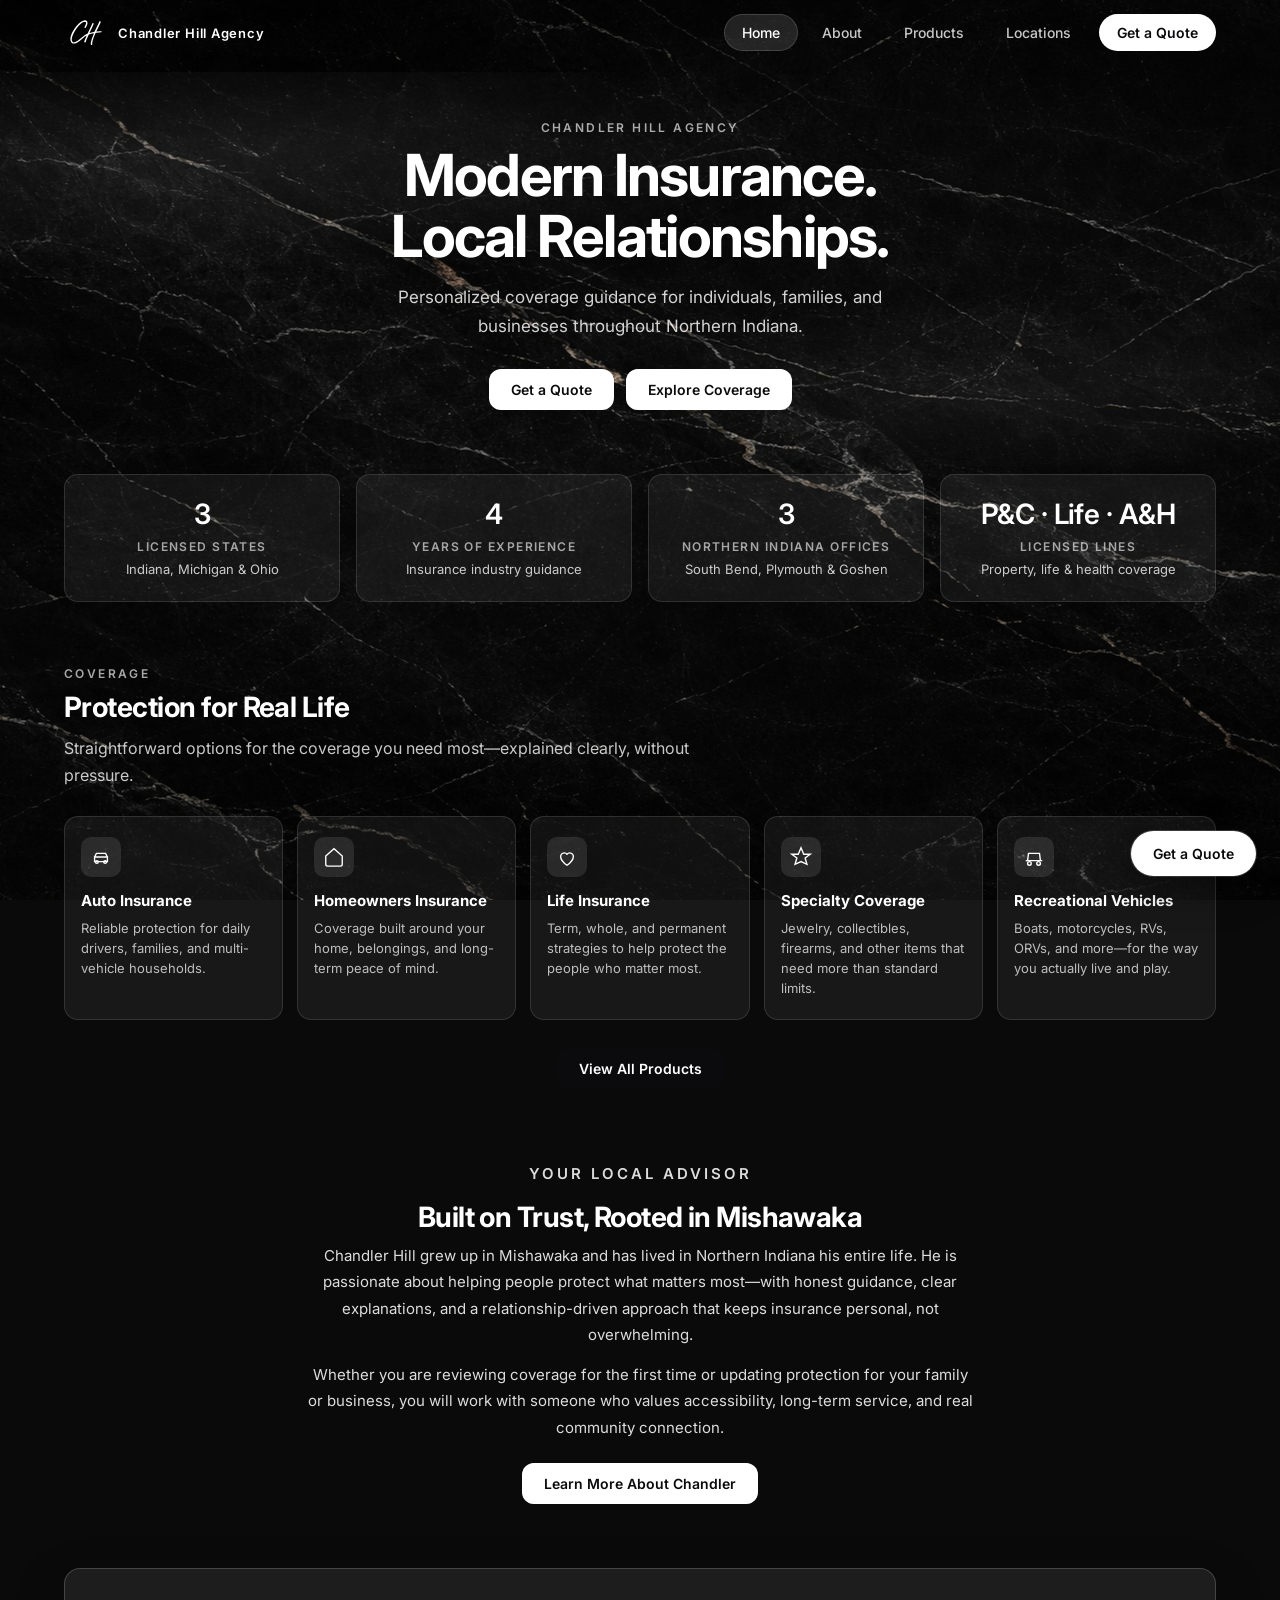
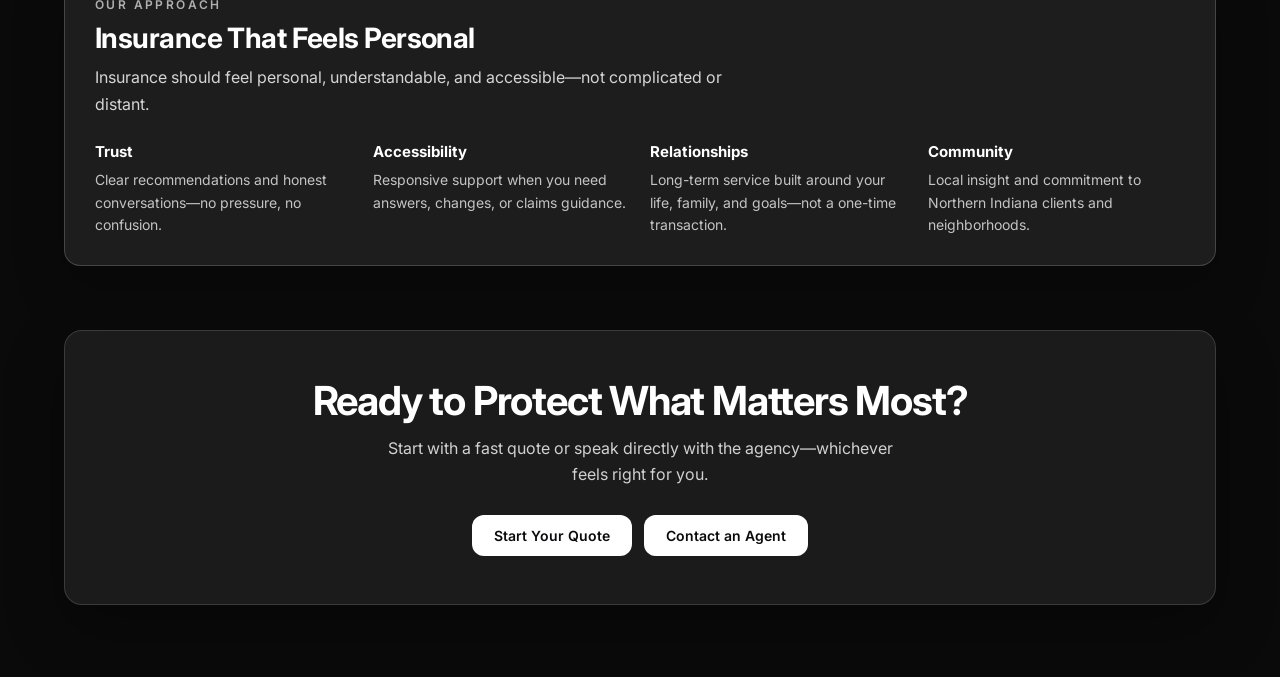
==== commit d3c01954: "Fix blurry mobile marble with fixed viewport background layer. Replace scroll-stretched CSS backgrou" ====
--- a/index.html
+++ b/index.html
@@ -10,6 +10,7 @@
 <link rel="preconnect" href="https://fonts.gstatic.com" crossorigin>
 <link href="https://fonts.googleapis.com/css2?family=Inter:wght@400;500;600;700&display=swap" rel="stylesheet">
 <link rel="stylesheet" href="style.css">
+<link rel="preload" as="image" href="assets/marble.jpg">
 
 <link rel="icon" type="image/svg+xml" href="assets/ch-logo.svg">
 <link rel="icon" type="image/png" sizes="32x32" href="assets/favicon-32.png">
@@ -28,6 +29,11 @@
 </head>
 
 <body>
+  <div class="marble-bg" aria-hidden="true">
+    <img class="marble-bg-img" src="assets/marble.jpg" srcset="assets/marble.jpg 1600w" sizes="100vw" alt="" width="1600" height="900" decoding="async" fetchpriority="high">
+  </div>
+  <div class="marble-overlay" aria-hidden="true"></div>
+
   <header class="site-header" id="siteHeader">
     <div class="header-inner">
       <a class="header-brand" href="#home" aria-label="Chandler Hill Agency home">
--- a/style.css
+++ b/style.css
@@ -19,17 +19,47 @@
   margin:0;
   font-family:Inter,system-ui,-apple-system,Segoe UI,Roboto,Arial;
   color:var(--text);
-  background:#000 url("assets/marble.jpg") center/cover no-repeat fixed;
+  background-color:#0a0a0b;
   padding-top:var(--header-h);
 }
 
-body::before{
-  content:"";
+/* Fixed viewport marble — sharp on mobile & desktop (never stretched to page height) */
+.marble-bg{
   position:fixed;
   inset:0;
-  background:linear-gradient(180deg, rgba(0,0,0,.45) 0%, rgba(0,0,0,.25) 40%, rgba(0,0,0,.55) 100%);
+  z-index:0;
+  overflow:hidden;
   pointer-events:none;
-  z-index:0;
+  background:#0a0a0b;
+  transform:translateZ(0);
+  -webkit-transform:translateZ(0);
+}
+
+.marble-bg-img{
+  position:absolute;
+  inset:0;
+  width:100%;
+  height:100%;
+  object-fit:cover;
+  object-position:center center;
+  display:block;
+  transform:translateZ(0);
+  -webkit-transform:translateZ(0);
+  -webkit-backface-visibility:hidden;
+  backface-visibility:hidden;
+}
+
+.marble-overlay{
+  position:fixed;
+  inset:0;
+  z-index:1;
+  pointer-events:none;
+  background:linear-gradient(
+    180deg,
+    rgba(0,0,0,.42) 0%,
+    rgba(0,0,0,.22) 42%,
+    rgba(0,0,0,.5) 100%
+  );
 }
 
 /* ---------- HEADER ---------- */
@@ -39,7 +69,7 @@
   top:0;
   left:0;
   right:0;
-  z-index:100;
+  z-index:200;
   transition:background .35s ease, box-shadow .35s ease, border-color .35s ease;
   border-bottom:1px solid transparent;
 }
@@ -207,7 +237,7 @@
 
 .site-main{
   position:relative;
-  z-index:1;
+  z-index:2;
 }
 
 .section-panel{
@@ -1598,80 +1628,251 @@
 @media (max-width:900px){
   :root{--header-h: 64px}
 
+  /* Let marble show through — lighter glass on mobile */
+  .marble-overlay{
+    background:linear-gradient(
+      180deg,
+      rgba(0,0,0,.36) 0%,
+      rgba(0,0,0,.18) 45%,
+      rgba(0,0,0,.44) 100%
+    );
+  }
+
+  /* backdrop-filter stacks badly on mobile — use solid glass instead */
+  .site-header.is-scrolled,
+  .glass-panel,
+  .about-intro,
+  .value-card,
+  .home-trust-card,
+  .home-coverage-card,
+  .home-values-panel,
+  .home-final-cta-panel,
+  .about-gallery,
+  .about-stat-card,
+  .premium-cta,
+  .right{
+    backdrop-filter:none;
+    -webkit-backdrop-filter:none;
+  }
+
+  .glass-panel,
+  .about-intro,
+  .value-card,
+  .home-trust-card,
+  .home-coverage-card,
+  .home-values-panel,
+  .home-final-cta-panel,
+  .about-gallery{
+    background:rgba(12,12,14,.72);
+    border-color:rgba(255,255,255,.14);
+  }
+
+  .right{background:#fff}
+
+  .header-inner{padding:12px 16px}
+
   .header-brand-text{display:none}
 
   .header-nav{display:none}
 
-  .nav-link{padding:10px 14px;font-size:13px}
-
   .mobile-toggle{display:flex}
 
-  .home-trust-grid{grid-template-columns:repeat(2, 1fr)}
-
-  .home-coverage-grid{grid-template-columns:1fr}
-
-  .home-values-grid{grid-template-columns:1fr}
-
+  .mobile-nav{padding:8px 16px 20px}
+
+  .nav-link{padding:12px 16px;font-size:15px}
+
+  .section-inner{padding:36px 20px 64px}
+
+  .section-hero{margin-bottom:28px}
+
+  .section-title{font-size:clamp(28px, 7vw, 40px)}
+
+  .section-lead{font-size:15px;line-height:1.7}
+
+  .glass-panel{padding:24px 20px}
+
+  /* Home */
+  .home-hero{
+    padding:36px 20px 44px;
+  }
+
+  .home-hero::before{
+    animation:none;
+    opacity:.85;
+  }
+
+  .home-hero-title{
+    font-size:clamp(30px, 8.5vw, 44px);
+    line-height:1.08;
+    margin-bottom:14px;
+  }
+
+  .home-hero-lead{
+    font-size:16px;
+    line-height:1.65;
+    margin-bottom:24px;
+  }
+
+  .home-hero-actions{
+    flex-direction:column;
+    width:100%;
+    max-width:320px;
+    margin:0 auto;
+    gap:10px;
+  }
+
+  .home-section-inner{padding:0 20px}
+
+  .home-trust{padding:16px 0 40px}
+
+  .home-trust-grid{
+    grid-template-columns:1fr;
+    gap:12px;
+  }
+
+  .home-trust-card{padding:20px 16px}
+
+  .home-coverages{padding:24px 0 44px}
+
+  .home-section-header{margin-bottom:24px}
+
+  .home-coverage-grid{grid-template-columns:1fr;gap:12px}
+
+  .home-coverage-card{padding:20px 18px}
+
+  .home-about-preview{padding:20px 0 44px}
+
+  .home-about-preview-copy p{font-size:15px;line-height:1.75}
+
+  .home-values{padding:16px 0 44px}
+
+  .home-values-panel{padding:24px 20px}
+
+  .home-values-grid{grid-template-columns:1fr;gap:16px}
+
+  .home-final-cta{padding:16px 0 56px}
+
+  .home-final-cta-panel{padding:36px 24px}
+
+  .home-final-cta-title{font-size:clamp(24px, 6.5vw, 32px)}
+
+  /* About */
   .about-intro{
     flex-direction:column;
     text-align:center;
     align-items:center;
+    padding:24px 20px;
+    margin-bottom:24px;
   }
 
   .about-photo-wrap{
-    width:180px;
-    height:180px;
-  }
-
-  .about-intro-lead{margin:0 auto}
-
-  .contact-grid{grid-template-columns:1fr}
-
-  .about-grid{grid-template-columns:1fr}
+    width:160px;
+    height:160px;
+  }
+
+  .about-intro-lead{margin:0 auto;font-size:15px}
+
+  .about-grid{grid-template-columns:1fr;gap:16px}
+
+  .about-copy p{font-size:15px;line-height:1.75}
 
   .about-gallery{
-    gap:20px;
-    padding:24px 18px;
+    display:grid;
+    grid-template-columns:repeat(2, minmax(0, 1fr));
+    gap:16px;
+    padding:24px 16px;
+    margin:28px 0 36px;
+    justify-items:center;
   }
 
   .about-gallery-frame{
-    width:180px;
-    height:180px;
-  }
-
-  .about-bio-grid{grid-template-columns:1fr}
-
-  .about-stats{grid-template-columns:1fr}
+    width:100%;
+    max-width:148px;
+    height:auto;
+    aspect-ratio:1 / 1;
+  }
+
+  .about-gallery-caption{font-size:11px}
+
+  .about-bio{margin-bottom:32px}
+
+  .about-bio-header{margin-bottom:24px}
+
+  .about-bio-subtitle{font-size:15px}
+
+  .about-bio-grid{grid-template-columns:1fr;gap:16px}
+
+  .about-bio-copy p{font-size:15px;line-height:1.75}
+
+  .about-stats{grid-template-columns:1fr;gap:10px}
+
+  .about-credentials,
+  .about-timeline{padding:20px 18px}
 
   .about-quote p{font-size:16px}
 
   .about-cards{
     display:grid;
     grid-template-columns:1fr;
-  }
-
-  .grid{grid-template-columns:1fr}
+    gap:12px;
+  }
+
+  .direct-contact{margin-top:32px}
+
+  .direct-contact-header{margin-bottom:20px}
+
+  /* Products & locations */
+  .product-category{margin-bottom:32px}
+
+  .product-grid,
+  .product-grid-compact{gap:12px}
+
+  .locations-grid{gap:14px}
+
+  /* Quotes funnel */
+  .section-quotes .wrap{
+    min-height:auto;
+    align-items:flex-start;
+    padding:20px 16px 40px;
+  }
+
+  .quotes-disclosure-wrap{padding:0 16px 24px}
+
+  .grid{
+    grid-template-columns:1fr;
+    gap:20px;
+  }
+
+  .left{padding:8px 4px 4px}
 
   .section-quotes h1,
-  .left h1{font-size:38px}
-
-  .right{padding:18px}
-
-  .section-inner{padding:24px 18px 48px}
+  .left h1{
+    font-size:clamp(30px, 8vw, 38px);
+    margin:12px 0 10px;
+  }
+
+  .left .sub{font-size:15px;line-height:1.65}
+
+  .bullets{font-size:14px;line-height:1.7}
+
+  .right{padding:20px 18px}
 
   .floating-cta{
-    bottom:16px;
+    bottom:max(16px, env(safe-area-inset-bottom, 16px));
     right:16px;
-    padding:12px 18px;
-    font-size:13px;
+    left:16px;
+    text-align:center;
+    padding:14px 20px;
+    font-size:14px;
   }
 
   .section-cta-row{
     flex-direction:column;
-    align-items:flex-start;
-  }
-
-  .btn-primary{width:100%;text-align:center}
+    align-items:stretch;
+    gap:12px;
+  }
+
+  .btn-primary{width:100%;text-align:center;padding:14px 20px}
 }
 
 @media (max-width:720px){
@@ -1682,6 +1883,25 @@
 }
 
 @media (max-width:480px){
+  .section-inner{padding:32px 16px 56px}
+
+  .home-hero{padding:28px 16px 36px}
+
+  .home-section-inner{padding:0 16px}
+
+  .about-gallery{
+    grid-template-columns:repeat(2, minmax(0, 1fr));
+    gap:12px;
+    padding:20px 12px;
+  }
+
+  .about-gallery-frame{max-width:132px}
+
+  .about-photo-wrap{
+    width:148px;
+    height:148px;
+  }
+
   .product-grid,
   .product-grid-compact{
     grid-template-columns:1fr;
@@ -1690,6 +1910,10 @@
   .premium-cta{padding:28px 20px}
 
   .contact-card-phone{font-size:18px}
+
+  .section-quotes .wrap{padding:16px 12px 32px}
+
+  .quotes-disclosure-wrap{padding:0 12px 20px}
 }
 
 @media (prefers-reduced-motion: reduce){
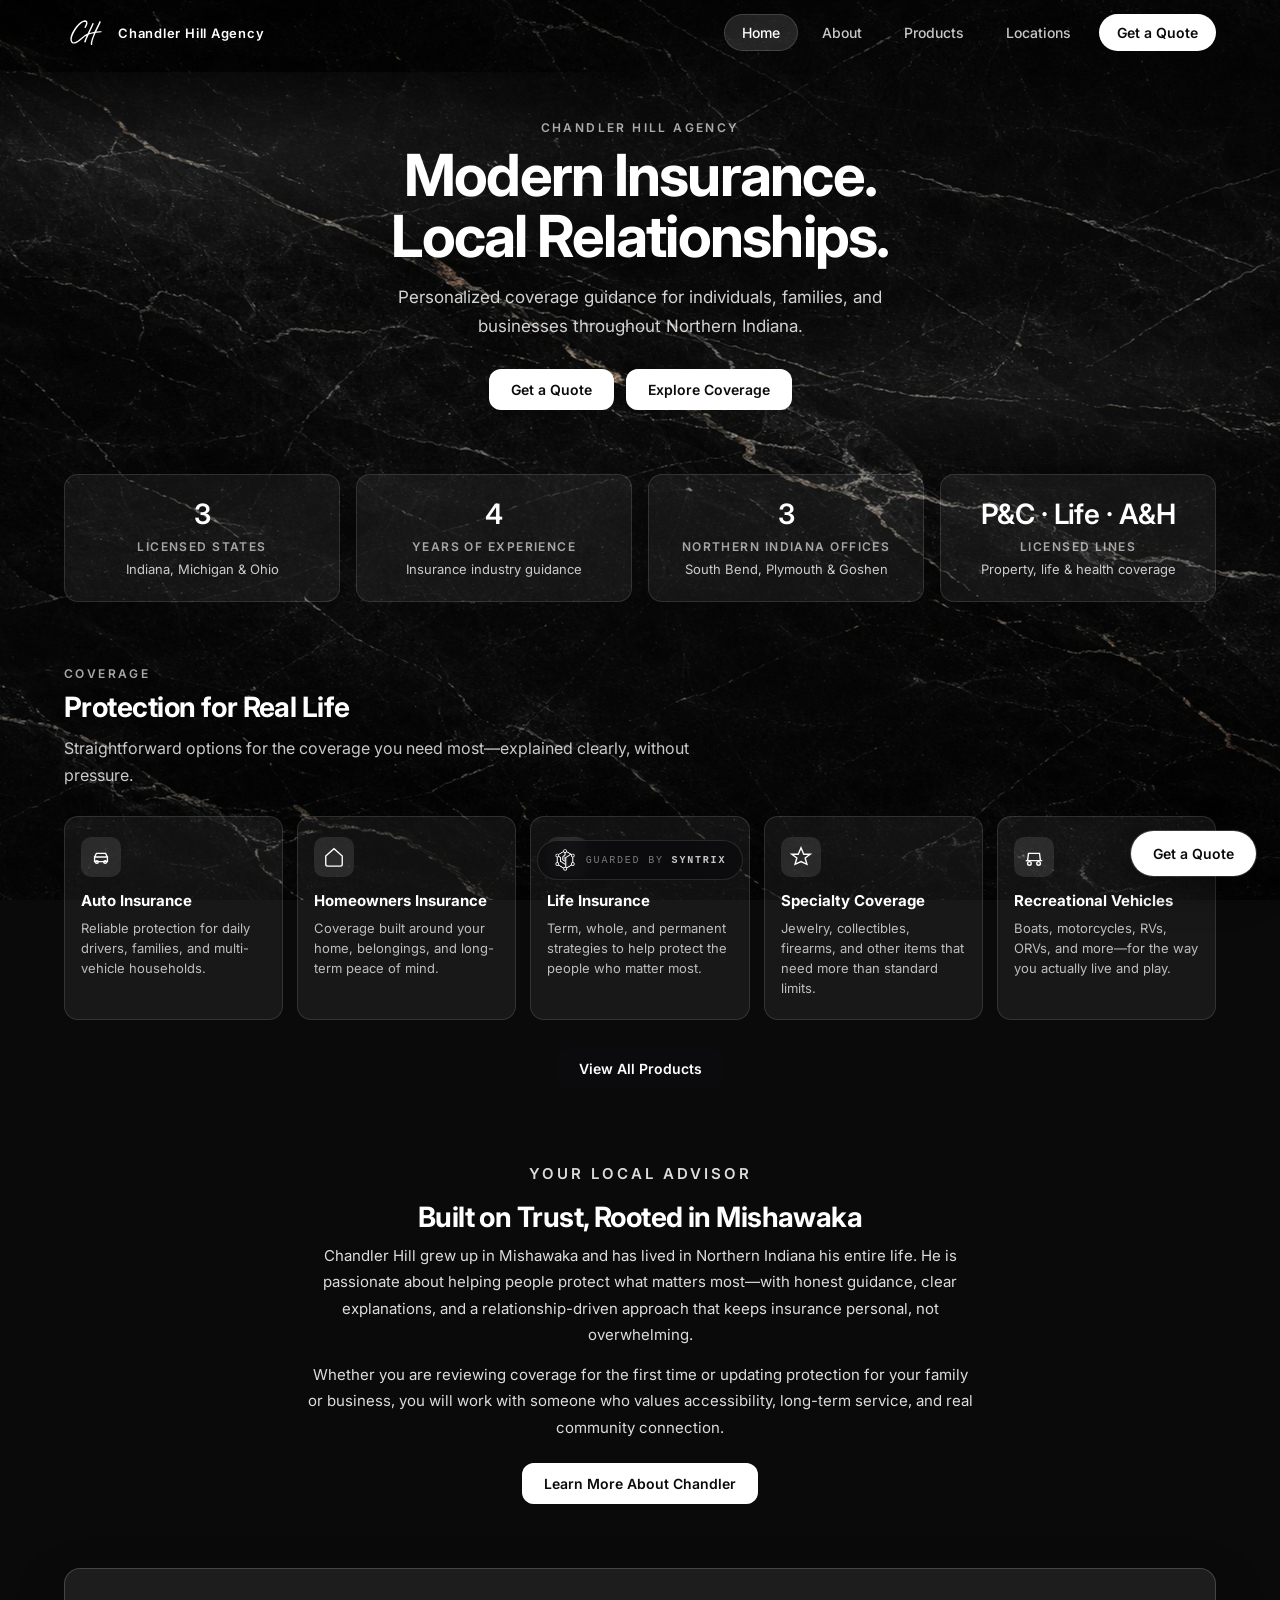
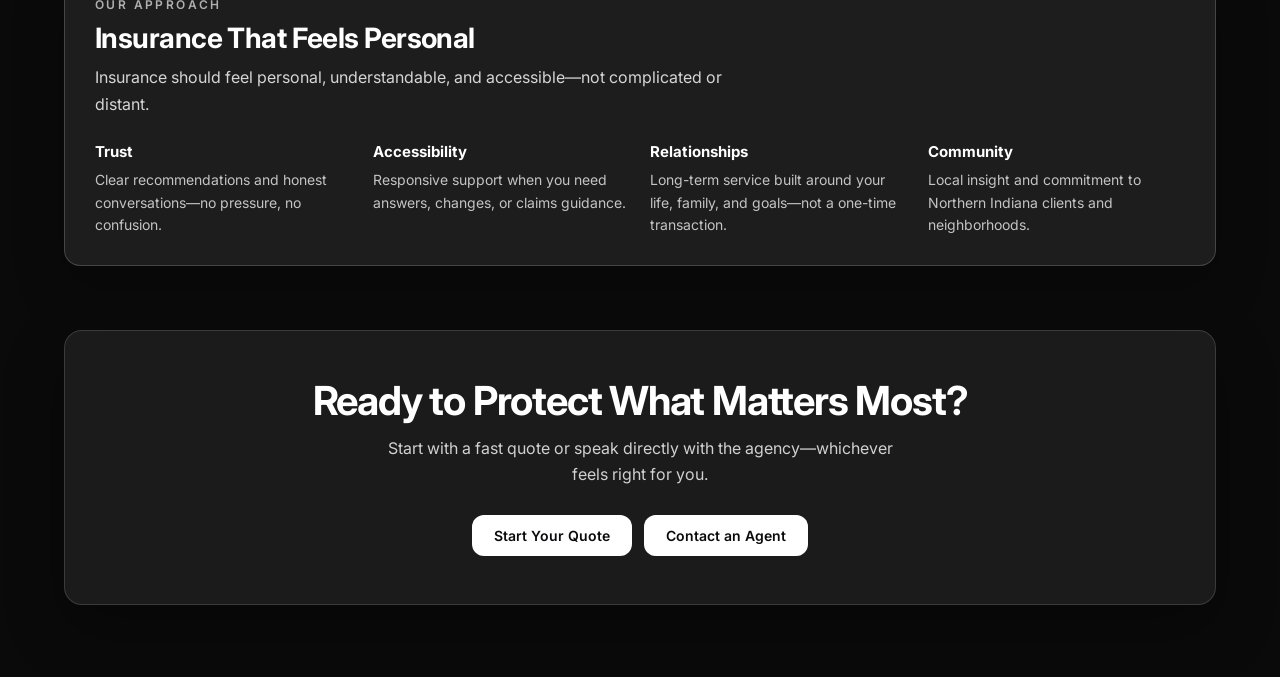
==== commit 0c18565f: "Add Syntrix guard badge and Netlify rate limiting for RATE-01. Edge function returns 429 + X-RateLim" ====
--- a/index.html
+++ b/index.html
@@ -64,6 +64,19 @@
   </header>
 
   <a href="#quotes" class="floating-cta" id="floatingCta">Get a Quote</a>
+
+  <div class="syntrix-guard-wrap">
+    <a
+      href="https://syntrix.solutions"
+      class="syntrix-guard-link"
+      target="_blank"
+      rel="noopener noreferrer"
+      aria-label="Guarded by SYNTRIX — opens syntrix.solutions"
+    >
+      <img src="assets/syntrix-logo.png" alt="" width="22" height="22" class="syntrix-guard-logo" decoding="async">
+      <span class="syntrix-guard-text">Guarded by <strong>SYNTRIX</strong></span>
+    </a>
+  </div>
 
   <main class="site-main">
     <!-- ========== HOME ========== -->
@@ -283,7 +296,7 @@
             </div>
             <figcaption class="about-gallery-caption">Industry &amp; community</figcaption>
           </figure>
-          <figure class="about-gallery-item">
+          <figure class="about-gallery-item about-gallery-item--desktop-only">
             <div class="about-photo-wrap about-gallery-frame">
               <img class="about-photo" src="assets/about-gallery-5.png" alt="Chandler Hill at a Notre Dame football game" width="168" height="168" loading="lazy">
             </div>
--- a/style.css
+++ b/style.css
@@ -231,6 +231,60 @@
   visibility:hidden;
   pointer-events:none;
   transform:translateY(8px);
+}
+
+/* ---------- SYNTRIX GUARD ---------- */
+
+.syntrix-guard-wrap{
+  position:fixed;
+  bottom:0;
+  left:0;
+  right:0;
+  z-index:85;
+  display:flex;
+  justify-content:center;
+  padding-bottom:20px;
+  pointer-events:none;
+}
+
+.syntrix-guard-link{
+  pointer-events:auto;
+  display:flex;
+  align-items:center;
+  gap:10px;
+  padding:8px 16px;
+  border-radius:999px;
+  border:1px solid rgba(255,255,255,.12);
+  background:rgba(11,11,13,.78);
+  backdrop-filter:blur(12px);
+  -webkit-backdrop-filter:blur(12px);
+  text-decoration:none;
+  transition:border-color .25s ease, background .25s ease;
+}
+
+.syntrix-guard-link:hover{
+  border-color:rgba(255,255,255,.22);
+  background:rgba(11,11,13,.92);
+}
+
+.syntrix-guard-logo{
+  width:22px;
+  height:22px;
+  flex-shrink:0;
+  object-fit:contain;
+}
+
+.syntrix-guard-text{
+  font-family:ui-monospace, SFMono-Regular, Menlo, Monaco, Consolas, monospace;
+  font-size:10px;
+  letter-spacing:.18em;
+  text-transform:uppercase;
+  color:rgba(255,255,255,.45);
+}
+
+.syntrix-guard-text strong{
+  color:rgba(255,255,255,.78);
+  font-weight:600;
 }
 
 /* ---------- MAIN / SECTIONS ---------- */
@@ -1785,6 +1839,10 @@
     justify-items:center;
   }
 
+  .about-gallery-item--desktop-only{
+    display:none;
+  }
+
   .about-gallery-frame{
     width:100%;
     max-width:148px;
@@ -1866,6 +1924,10 @@
     font-size:14px;
   }
 
+  .syntrix-guard-wrap{
+    padding-bottom:max(88px, calc(env(safe-area-inset-bottom, 0px) + 88px));
+  }
+
   .section-cta-row{
     flex-direction:column;
     align-items:stretch;
@@ -1923,6 +1985,7 @@
   .reveal,
   .nav-link,
   .floating-cta,
+  .syntrix-guard-link,
   .value-card,
   .product-card{
     animation:none;
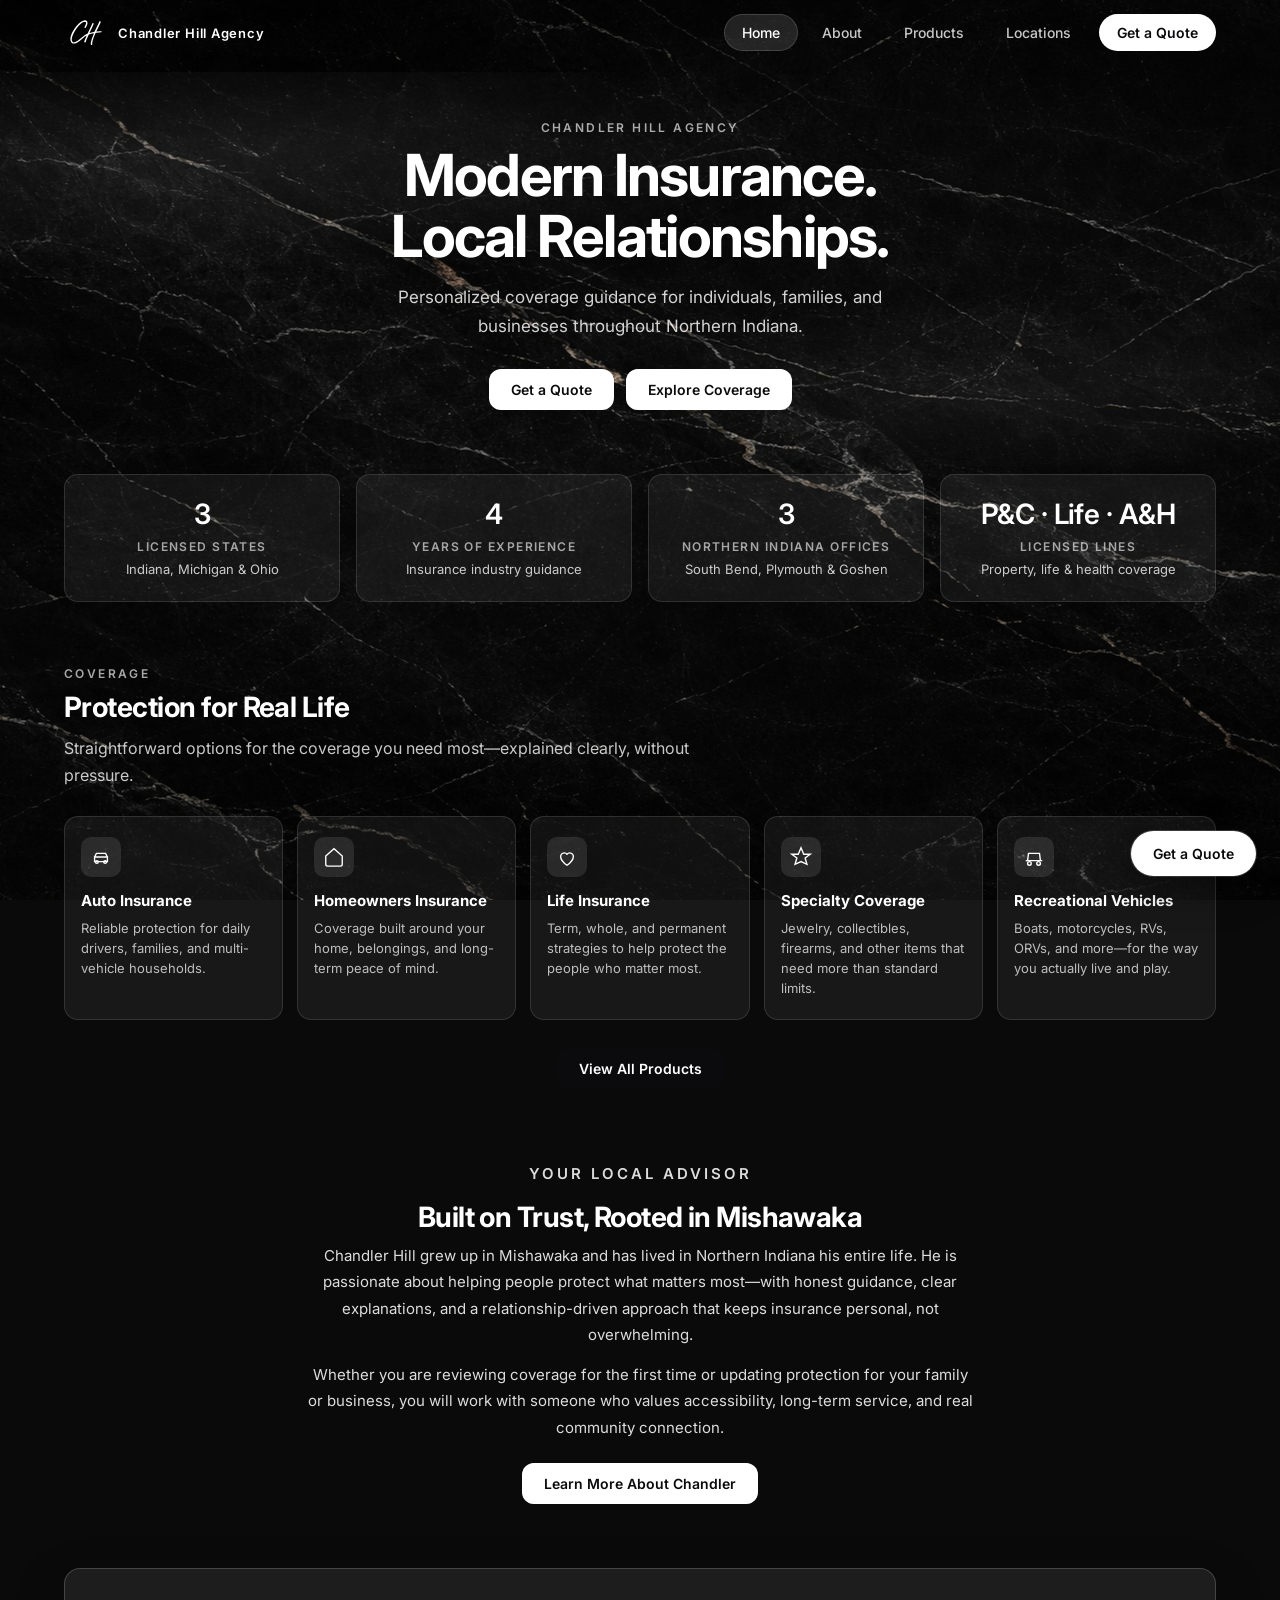
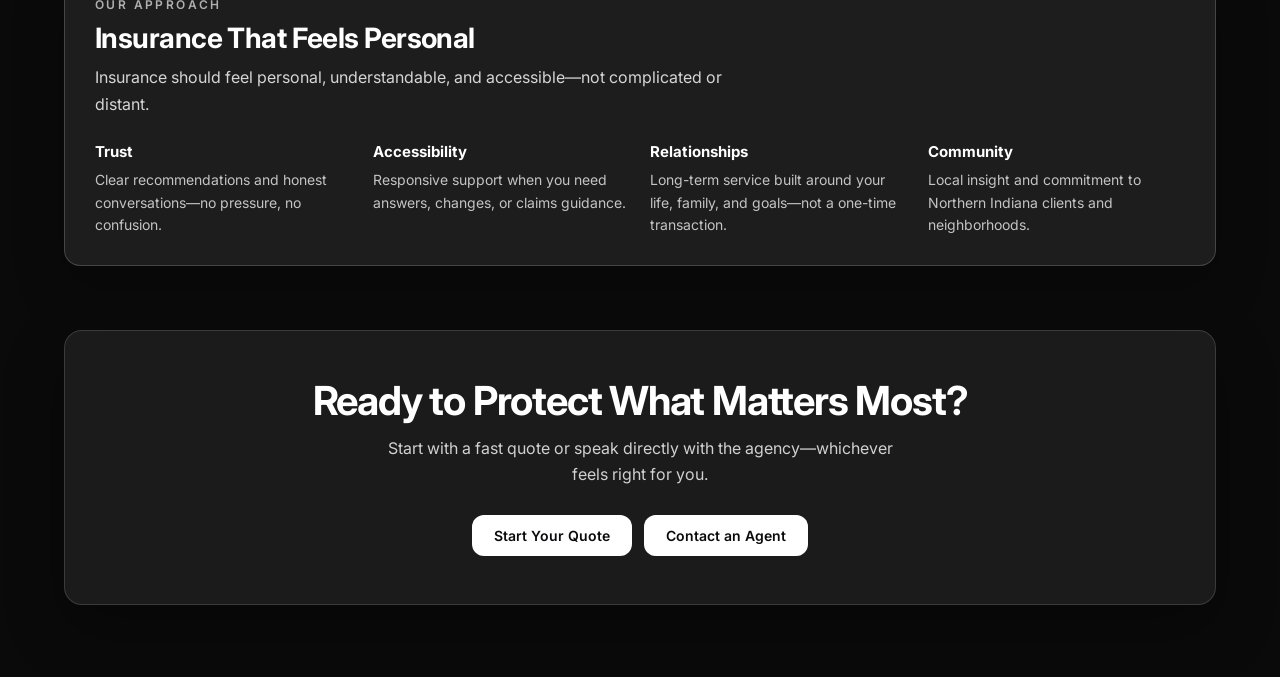
==== commit dcae0c7f: "Move SYNTRIX badge under disclosure; make it smaller and subtler. Inline footnote style below Tim Do" ====
--- a/index.html
+++ b/index.html
@@ -64,19 +64,6 @@
   </header>
 
   <a href="#quotes" class="floating-cta" id="floatingCta">Get a Quote</a>
-
-  <div class="syntrix-guard-wrap">
-    <a
-      href="https://syntrix.solutions"
-      class="syntrix-guard-link"
-      target="_blank"
-      rel="noopener noreferrer"
-      aria-label="Guarded by SYNTRIX — opens syntrix.solutions"
-    >
-      <img src="assets/syntrix-logo.png" alt="" width="22" height="22" class="syntrix-guard-logo" decoding="async">
-      <span class="syntrix-guard-text">Guarded by <strong>SYNTRIX</strong></span>
-    </a>
-  </div>
 
   <main class="site-main">
     <!-- ========== HOME ========== -->
--- a/style.css
+++ b/style.css
@@ -231,60 +231,6 @@
   visibility:hidden;
   pointer-events:none;
   transform:translateY(8px);
-}
-
-/* ---------- SYNTRIX GUARD ---------- */
-
-.syntrix-guard-wrap{
-  position:fixed;
-  bottom:0;
-  left:0;
-  right:0;
-  z-index:85;
-  display:flex;
-  justify-content:center;
-  padding-bottom:20px;
-  pointer-events:none;
-}
-
-.syntrix-guard-link{
-  pointer-events:auto;
-  display:flex;
-  align-items:center;
-  gap:10px;
-  padding:8px 16px;
-  border-radius:999px;
-  border:1px solid rgba(255,255,255,.12);
-  background:rgba(11,11,13,.78);
-  backdrop-filter:blur(12px);
-  -webkit-backdrop-filter:blur(12px);
-  text-decoration:none;
-  transition:border-color .25s ease, background .25s ease;
-}
-
-.syntrix-guard-link:hover{
-  border-color:rgba(255,255,255,.22);
-  background:rgba(11,11,13,.92);
-}
-
-.syntrix-guard-logo{
-  width:22px;
-  height:22px;
-  flex-shrink:0;
-  object-fit:contain;
-}
-
-.syntrix-guard-text{
-  font-family:ui-monospace, SFMono-Regular, Menlo, Monaco, Consolas, monospace;
-  font-size:10px;
-  letter-spacing:.18em;
-  text-transform:uppercase;
-  color:rgba(255,255,255,.45);
-}
-
-.syntrix-guard-text strong{
-  color:rgba(255,255,255,.78);
-  font-weight:600;
 }
 
 /* ---------- MAIN / SECTIONS ---------- */
@@ -1924,10 +1870,6 @@
     font-size:14px;
   }
 
-  .syntrix-guard-wrap{
-    padding-bottom:max(88px, calc(env(safe-area-inset-bottom, 0px) + 88px));
-  }
-
   .section-cta-row{
     flex-direction:column;
     align-items:stretch;
@@ -1985,7 +1927,6 @@
   .reveal,
   .nav-link,
   .floating-cta,
-  .syntrix-guard-link,
   .value-card,
   .product-card{
     animation:none;
